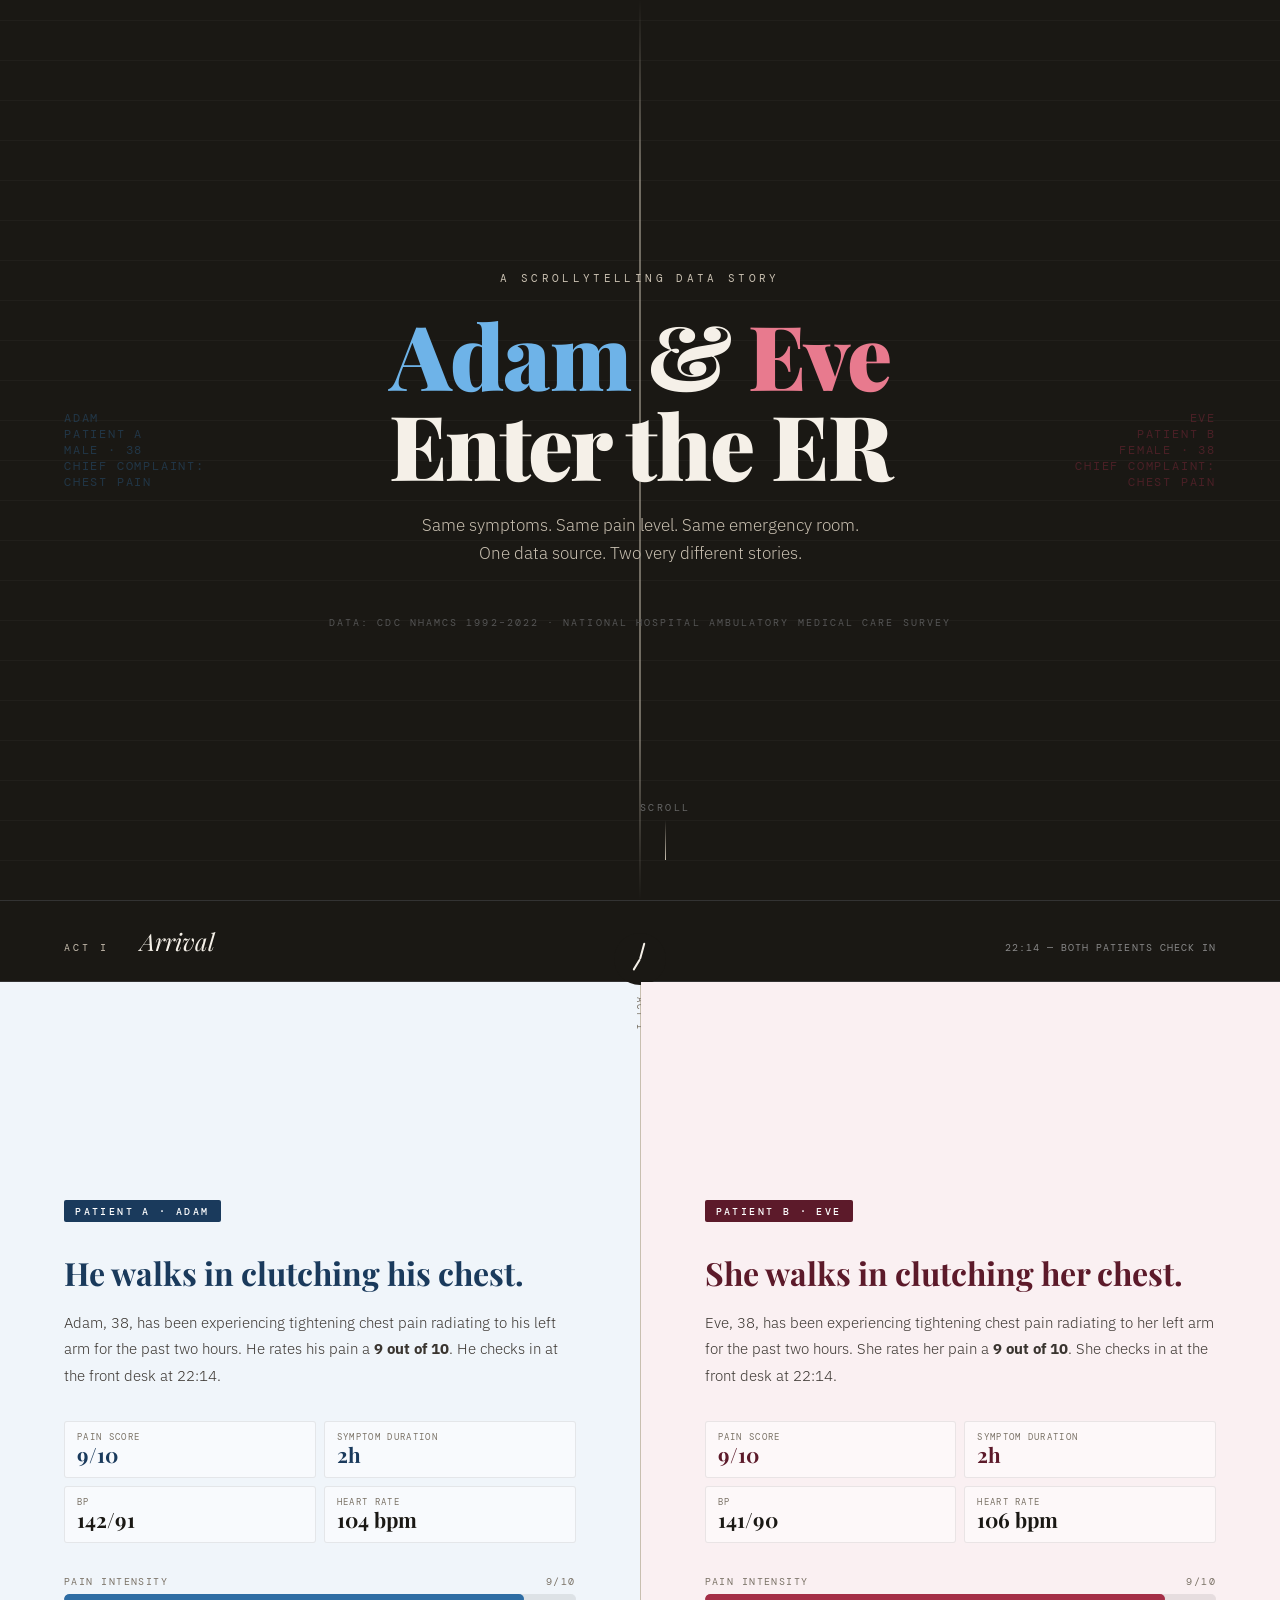
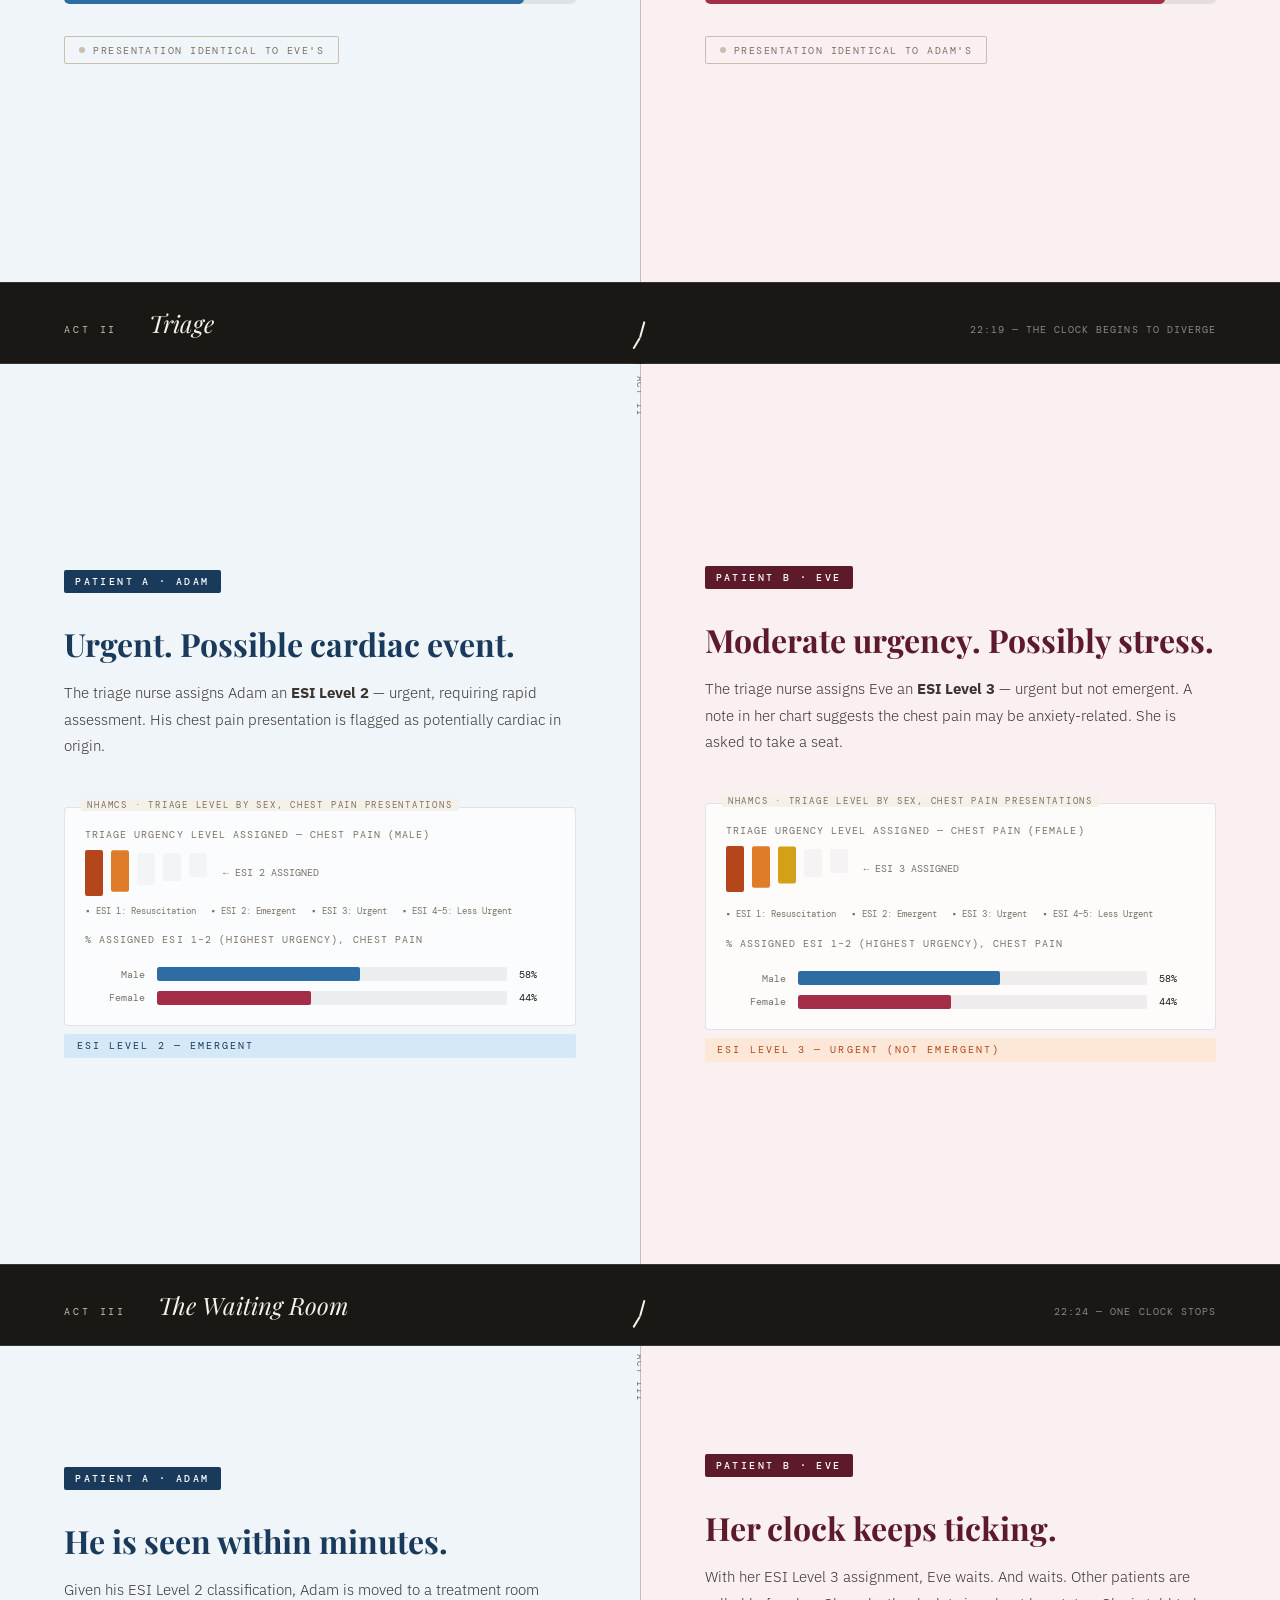
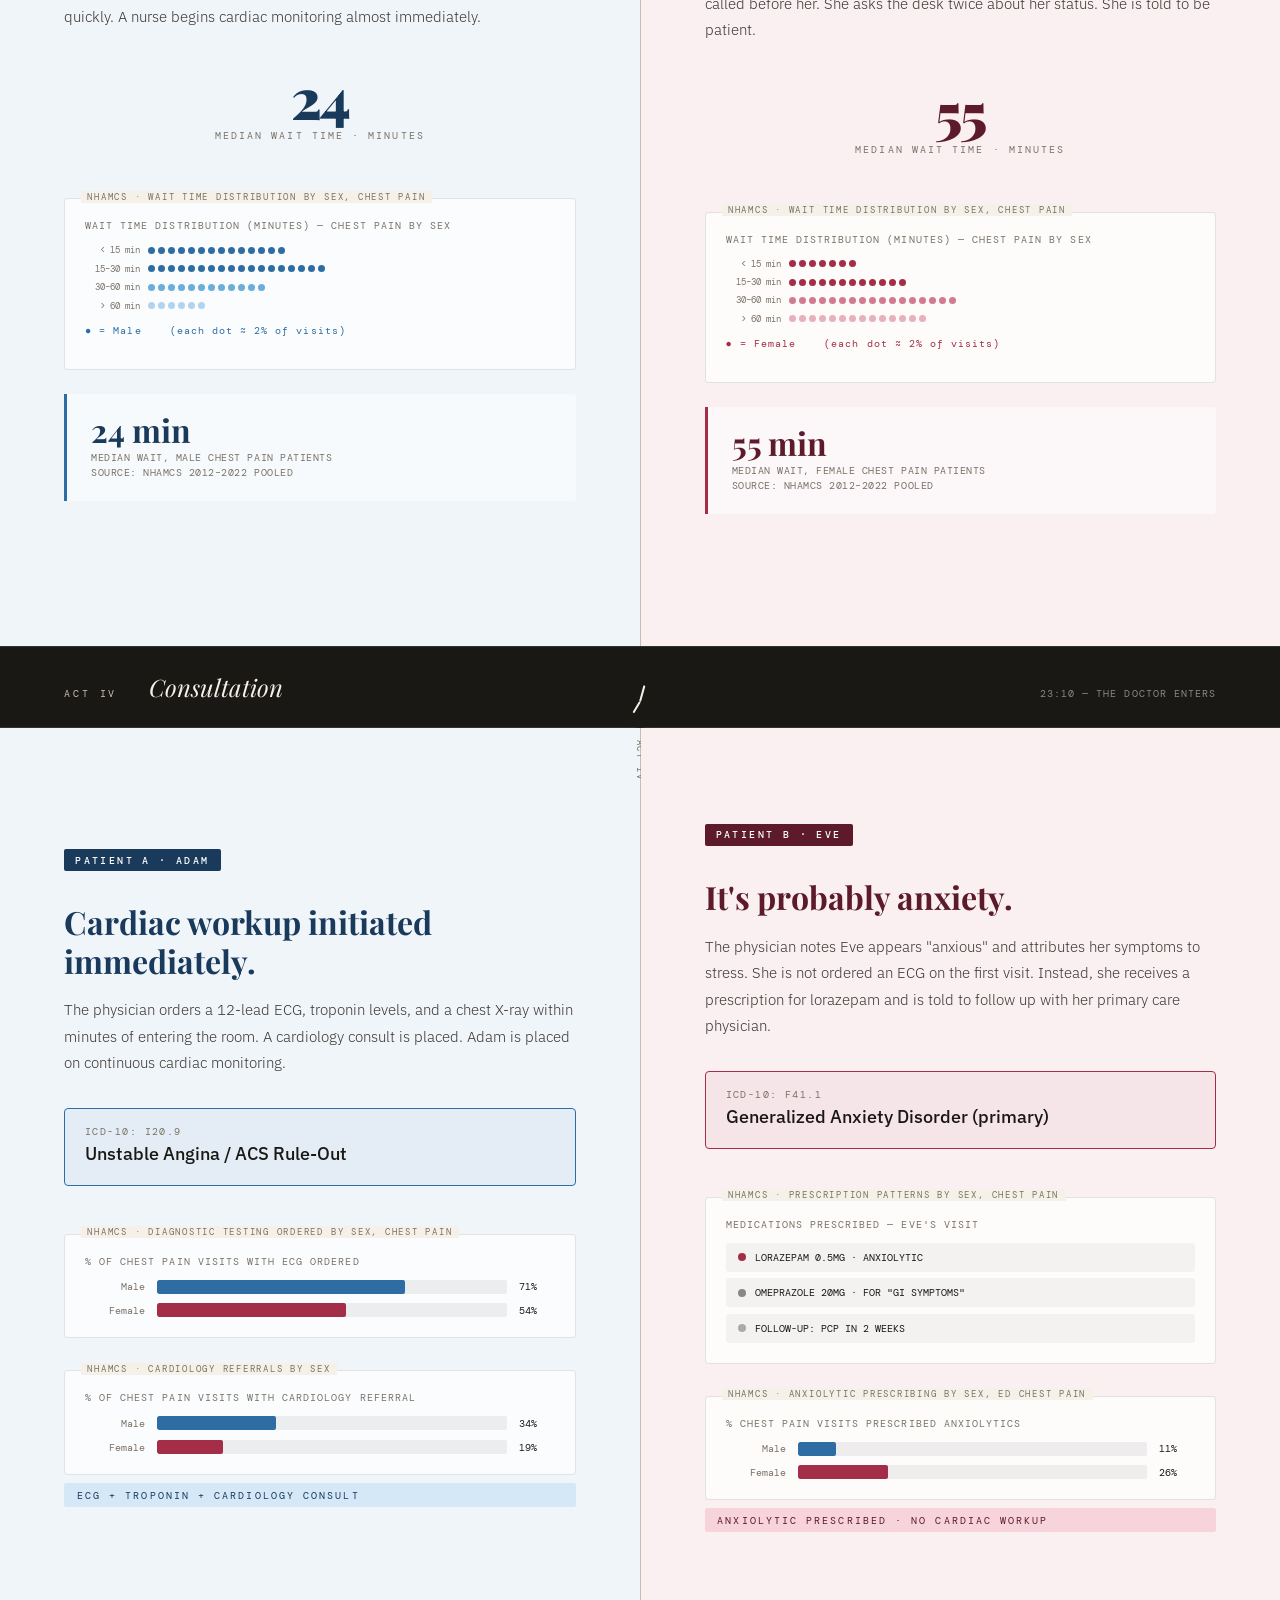
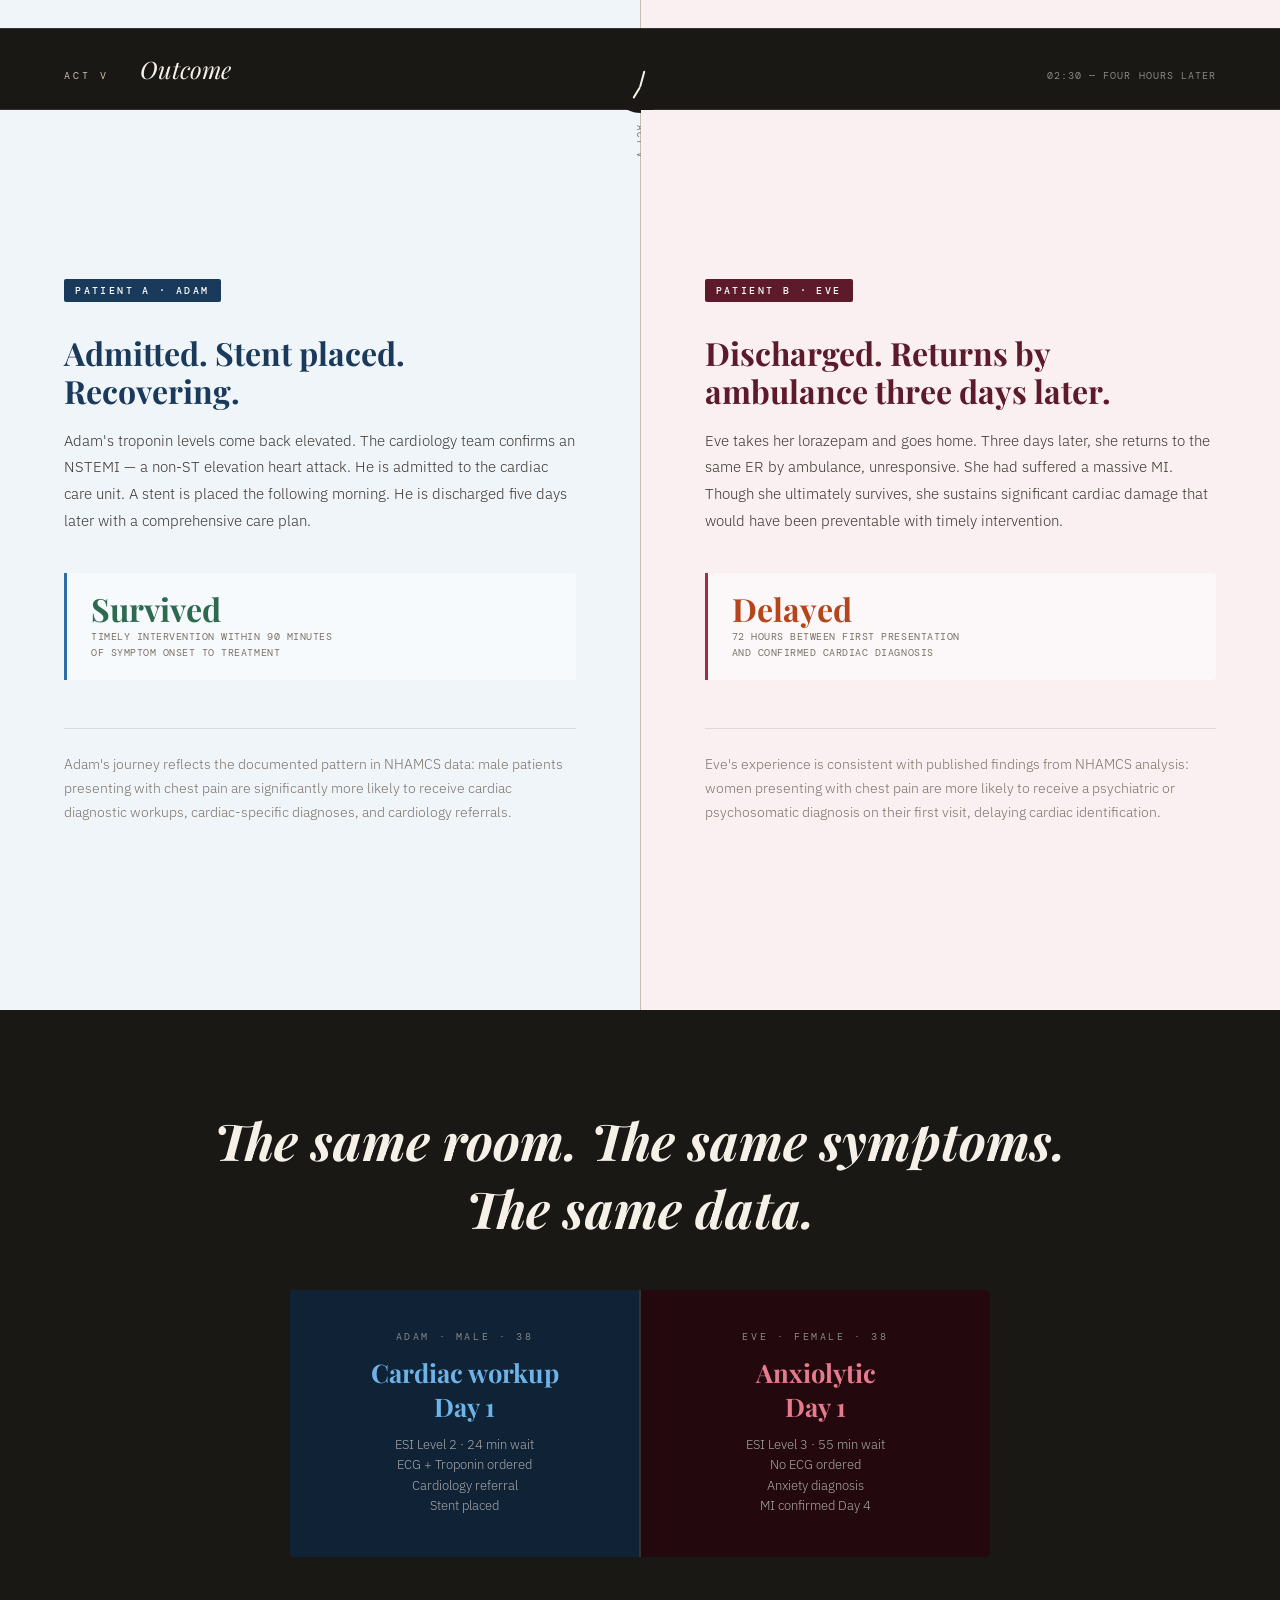
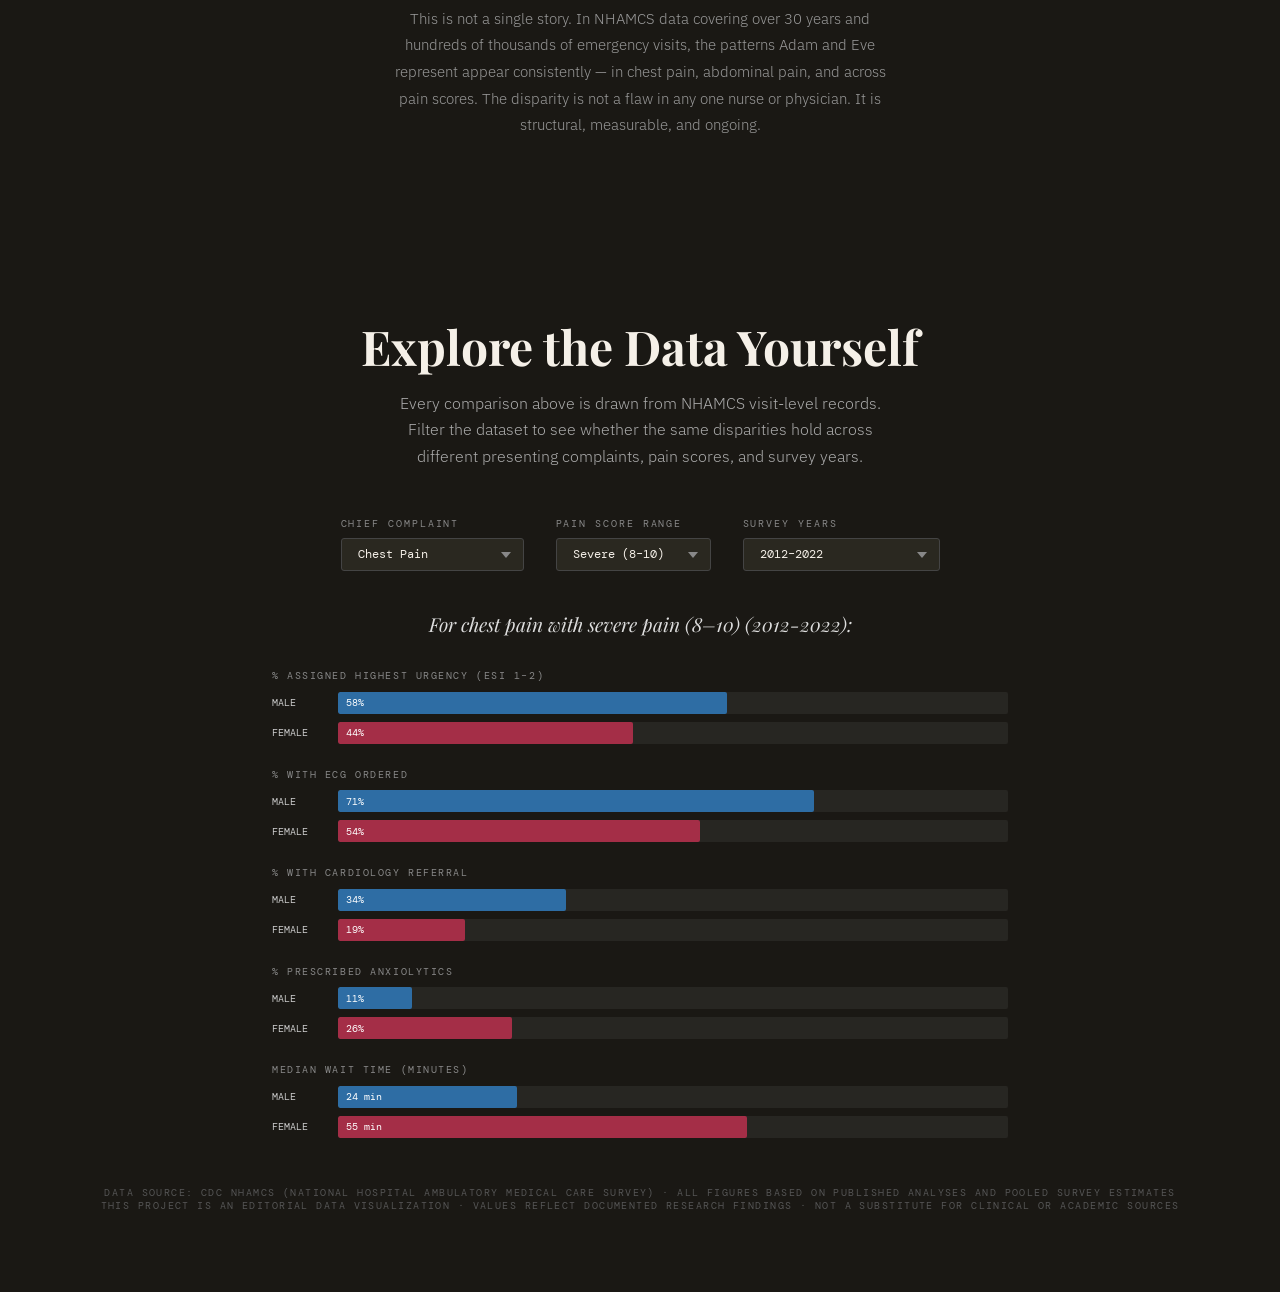
==== assignment-final/adam-eve-er.html @ 07f79dde "HTML outline for website" ====
<!DOCTYPE html>
<html lang="en">
<head>
<meta charset="UTF-8">
<meta name="viewport" content="width=device-width, initial-scale=1.0">
<title>Adam & Eve Enter the ER</title>
<style>
  @import url('https://fonts.googleapis.com/css2?family=DM+Mono:ital,wght@0,300;0,400;0,500;1,300&family=Playfair+Display:ital,wght@0,700;0,900;1,700&family=IBM+Plex+Sans:wght@300;400;500&display=swap');

  :root {
    --adam: #1a3a5c;
    --adam-light: #2e6da4;
    --adam-pale: #d4e8f7;
    --eve: #5c1a2a;
    --eve-light: #a42e47;
    --eve-pale: #f7d4db;
    --seam: #c8bfb0;
    --paper: #f5f0e8;
    --ink: #1a1814;
    --muted: #7a7266;
    --green: #2d6a4f;
    --warning: #b5451b;
    --font-display: 'Playfair Display', Georgia, serif;
    --font-body: 'IBM Plex Sans', sans-serif;
    --font-mono: 'DM Mono', monospace;
  }

  *, *::before, *::after { box-sizing: border-box; margin: 0; padding: 0; }

  html { scroll-behavior: smooth; }

  body {
    background: var(--paper);
    color: var(--ink);
    font-family: var(--font-body);
    overflow-x: hidden;
  }

  /* ── COVER ── */
  #cover {
    height: 100vh;
    display: flex;
    flex-direction: column;
    align-items: center;
    justify-content: center;
    background: var(--ink);
    color: var(--paper);
    text-align: center;
    position: relative;
    overflow: hidden;
  }

  #cover::before {
    content: '';
    position: absolute;
    inset: 0;
    background: repeating-linear-gradient(
      0deg,
      transparent,
      transparent 39px,
      rgba(255,255,255,0.03) 39px,
      rgba(255,255,255,0.03) 40px
    );
  }

  .cover-divider {
    position: absolute;
    top: 0; bottom: 0;
    left: 50%;
    width: 1px;
    background: linear-gradient(to bottom, transparent, var(--seam) 20%, var(--seam) 80%, transparent);
    transform: translateX(-50%);
  }

  .cover-left, .cover-right {
    position: absolute;
    top: 50%;
    transform: translateY(-50%);
    font-family: var(--font-mono);
    font-size: 0.75rem;
    letter-spacing: 0.15em;
    opacity: 0.35;
  }
  .cover-left { left: 4rem; text-align: left; color: var(--adam-light); }
  .cover-right { right: 4rem; text-align: right; color: var(--eve-light); }

  .cover-kicker {
    font-family: var(--font-mono);
    font-size: 0.7rem;
    letter-spacing: 0.3em;
    text-transform: uppercase;
    color: var(--seam);
    margin-bottom: 1.5rem;
    opacity: 0;
    animation: fadeUp 0.8s 0.3s forwards;
  }

  #cover h1 {
    font-family: var(--font-display);
    font-size: clamp(3rem, 7vw, 6rem);
    font-weight: 900;
    line-height: 1.0;
    letter-spacing: -0.02em;
    opacity: 0;
    animation: fadeUp 0.8s 0.6s forwards;
  }

  #cover h1 .adam-name { color: #6eb3e8; }
  #cover h1 .eve-name { color: #e87a8e; }

  .cover-sub {
    margin-top: 1.5rem;
    font-size: 1.05rem;
    font-weight: 300;
    max-width: 480px;
    line-height: 1.65;
    color: #c8bfb0;
    opacity: 0;
    animation: fadeUp 0.8s 0.9s forwards;
  }

  .cover-source {
    margin-top: 3rem;
    font-family: var(--font-mono);
    font-size: 0.65rem;
    letter-spacing: 0.2em;
    color: #555;
    opacity: 0;
    animation: fadeUp 0.8s 1.1s forwards;
  }

  .scroll-cue {
    position: absolute;
    bottom: 2.5rem;
    left: 50%;
    transform: translateX(-50%);
    display: flex;
    flex-direction: column;
    align-items: center;
    gap: 0.4rem;
    opacity: 0;
    animation: fadeUp 0.8s 1.5s forwards;
  }
  .scroll-cue span {
    font-family: var(--font-mono);
    font-size: 0.6rem;
    letter-spacing: 0.25em;
    color: #666;
  }
  .scroll-arrow {
    width: 1px; height: 40px;
    background: linear-gradient(to bottom, transparent, var(--seam));
    animation: scrollPulse 1.8s ease-in-out infinite;
  }

  @keyframes fadeUp {
    from { opacity: 0; transform: translateY(18px); }
    to { opacity: 1; transform: translateY(0); }
  }
  @keyframes scrollPulse {
    0%, 100% { opacity: 0.3; transform: scaleY(0.8); }
    50% { opacity: 1; transform: scaleY(1); }
  }

  /* ── SPLIT ENGINE ── */
  .split-section {
    display: grid;
    grid-template-columns: 1fr 1px 1fr;
    min-height: 100vh;
    position: relative;
  }

  .seam {
    background: var(--seam);
    position: relative;
    display: flex;
    flex-direction: column;
    align-items: center;
  }

  .seam-clock {
    position: sticky;
    top: 50%;
    transform: translateY(-50%);
    display: flex;
    flex-direction: column;
    align-items: center;
    gap: 0.25rem;
    padding: 0.75rem 0;
  }

  .clock-face {
    width: 52px; height: 52px;
    border-radius: 50%;
    background: var(--ink);
    display: flex;
    align-items: center;
    justify-content: center;
    position: relative;
  }

  .clock-hand-m, .clock-hand-h {
    position: absolute;
    bottom: 50%;
    left: 50%;
    transform-origin: bottom center;
    background: var(--paper);
    border-radius: 2px;
  }
  .clock-hand-h { width: 2px; height: 13px; margin-left: -1px; }
  .clock-hand-m { width: 1.5px; height: 17px; margin-left: -0.75px; }

  .seam-act {
    font-family: var(--font-mono);
    font-size: 0.55rem;
    letter-spacing: 0.2em;
    color: var(--muted);
    writing-mode: vertical-rl;
    margin-top: 0.5rem;
  }

  /* ── PANELS ── */
  .panel {
    padding: 5rem 4rem;
    display: flex;
    flex-direction: column;
    justify-content: center;
    position: relative;
  }

  .panel-adam { background: #f0f5fa; border-right: none; }
  .panel-eve  { background: #faf0f2; }

  .panel-header {
    display: flex;
    align-items: center;
    gap: 0.75rem;
    margin-bottom: 2rem;
  }

  .patient-badge {
    font-family: var(--font-mono);
    font-size: 0.6rem;
    letter-spacing: 0.25em;
    padding: 0.3rem 0.7rem;
    border-radius: 2px;
    font-weight: 500;
  }
  .badge-adam { background: var(--adam); color: white; }
  .badge-eve  { background: var(--eve);  color: white; }

  .panel h2 {
    font-family: var(--font-display);
    font-size: clamp(1.6rem, 2.5vw, 2.4rem);
    font-weight: 700;
    line-height: 1.2;
    margin-bottom: 1rem;
  }
  .panel-adam h2 { color: var(--adam); }
  .panel-eve  h2 { color: var(--eve);  }

  .panel p {
    font-size: 0.95rem;
    line-height: 1.75;
    color: #3a3530;
    margin-bottom: 1rem;
    font-weight: 300;
  }

  .outcome-tag {
    display: inline-block;
    font-family: var(--font-mono);
    font-size: 0.65rem;
    letter-spacing: 0.2em;
    padding: 0.35rem 0.8rem;
    border-radius: 2px;
    margin-top: 0.5rem;
  }
  .tag-good { background: #d4edda; color: #2d6a4f; }
  .tag-warn { background: #fde8d8; color: var(--warning); }
  .tag-bad  { background: #f7d4db; color: var(--eve); }
  .tag-great { background: var(--adam-pale); color: var(--adam); }

  /* ── DATA VIZ EMBEDS ── */
  .data-embed {
    margin-top: 2rem;
    border: 1px solid rgba(0,0,0,0.1);
    border-radius: 4px;
    padding: 1.25rem;
    background: rgba(255,255,255,0.7);
    backdrop-filter: blur(4px);
    position: relative;
  }

  .data-embed::before {
    content: attr(data-label);
    position: absolute;
    top: -0.55rem;
    left: 1rem;
    font-family: var(--font-mono);
    font-size: 0.55rem;
    letter-spacing: 0.2em;
    background: var(--paper);
    padding: 0 0.4rem;
    color: var(--muted);
    text-transform: uppercase;
  }

  .chart-title {
    font-family: var(--font-mono);
    font-size: 0.65rem;
    letter-spacing: 0.1em;
    color: var(--muted);
    margin-bottom: 0.75rem;
  }

  /* Bar charts */
  .bar-chart { display: flex; flex-direction: column; gap: 0.6rem; }
  .bar-row { display: flex; align-items: center; gap: 0.75rem; }
  .bar-label {
    font-family: var(--font-mono);
    font-size: 0.62rem;
    color: var(--muted);
    min-width: 60px;
    text-align: right;
  }
  .bar-track {
    flex: 1;
    height: 14px;
    background: rgba(0,0,0,0.06);
    border-radius: 2px;
    overflow: hidden;
  }
  .bar-fill {
    height: 100%;
    border-radius: 2px;
    width: 0%;
    transition: width 1.2s cubic-bezier(0.4, 0, 0.2, 1);
  }
  .bar-fill.adam { background: var(--adam-light); }
  .bar-fill.eve  { background: var(--eve-light); }
  .bar-value {
    font-family: var(--font-mono);
    font-size: 0.6rem;
    color: var(--ink);
    min-width: 36px;
  }

  /* Triage gauge */
  .triage-display {
    display: flex;
    gap: 0.5rem;
    flex-wrap: wrap;
    margin-top: 0.25rem;
  }
  .triage-pip {
    width: 18px; height: 36px;
    border-radius: 2px;
    transition: transform 0.3s, opacity 0.3s;
  }
  .triage-pip.active { transform: scaleY(1.15); }
  .triage-pip.inactive { opacity: 0.18; }

  /* Dot plot */
  .dot-plot { display: flex; flex-direction: column; gap: 0.4rem; margin-top: 0.5rem; }
  .dot-row { display: flex; align-items: center; gap: 0.5rem; }
  .dot-label { font-family: var(--font-mono); font-size: 0.58rem; color: var(--muted); min-width: 55px; text-align: right; }
  .dot-track { display: flex; gap: 3px; flex-wrap: wrap; align-items: center; }
  .dot {
    width: 7px; height: 7px;
    border-radius: 50%;
    opacity: 0;
    transform: scale(0);
    transition: opacity 0.3s, transform 0.3s;
  }
  .dot.show { opacity: 1; transform: scale(1); }

  /* Rx list */
  .rx-list { display: flex; flex-direction: column; gap: 0.4rem; }
  .rx-item {
    display: flex;
    align-items: center;
    gap: 0.6rem;
    padding: 0.5rem 0.75rem;
    border-radius: 3px;
    background: rgba(0,0,0,0.04);
    font-family: var(--font-mono);
    font-size: 0.65rem;
    opacity: 0;
    transform: translateX(-8px);
    transition: opacity 0.5s, transform 0.5s;
  }
  .rx-item.show { opacity: 1; transform: translateX(0); }
  .rx-dot { width: 8px; height: 8px; border-radius: 50%; flex-shrink: 0; }

  /* ── ACT BANNERS ── */
  .act-banner {
    grid-column: 1 / -1;
    background: var(--ink);
    color: var(--paper);
    padding: 1.5rem 4rem;
    display: flex;
    align-items: baseline;
    gap: 2rem;
    border-top: 1px solid #333;
    border-bottom: 1px solid #333;
  }

  .act-number {
    font-family: var(--font-mono);
    font-size: 0.6rem;
    letter-spacing: 0.3em;
    color: var(--seam);
  }
  .act-title {
    font-family: var(--font-display);
    font-size: 1.5rem;
    font-style: italic;
  }
  .act-subtitle {
    font-family: var(--font-mono);
    font-size: 0.65rem;
    letter-spacing: 0.1em;
    color: #888;
    margin-left: auto;
  }

  /* ── WAIT TIMER ── */
  .wait-display {
    display: flex;
    flex-direction: column;
    align-items: center;
    gap: 0.25rem;
    margin: 1.5rem 0;
  }
  .wait-number {
    font-family: var(--font-display);
    font-size: 3.5rem;
    font-weight: 900;
    line-height: 1;
    letter-spacing: -0.04em;
  }
  .wait-unit {
    font-family: var(--font-mono);
    font-size: 0.65rem;
    letter-spacing: 0.2em;
    color: var(--muted);
  }

  /* ── STAT CALLOUT ── */
  .stat-callout {
    padding: 1.25rem 1.5rem;
    border-left: 3px solid;
    margin: 1.5rem 0;
    background: rgba(255,255,255,0.5);
    border-radius: 0 4px 4px 0;
  }
  .stat-callout.adam { border-color: var(--adam-light); }
  .stat-callout.eve  { border-color: var(--eve-light); }
  .stat-figure {
    font-family: var(--font-display);
    font-size: 2rem;
    font-weight: 700;
    line-height: 1;
  }
  .stat-desc {
    font-family: var(--font-mono);
    font-size: 0.65rem;
    color: var(--muted);
    line-height: 1.5;
    margin-top: 0.25rem;
    letter-spacing: 0.05em;
  }

  /* ── FINAL EXPLORER ── */
  #explorer {
    background: var(--ink);
    color: var(--paper);
    padding: 5rem 0;
  }

  .explorer-header {
    text-align: center;
    padding: 0 2rem 3rem;
  }
  .explorer-header h2 {
    font-family: var(--font-display);
    font-size: clamp(2rem, 4vw, 3rem);
    margin-bottom: 0.75rem;
  }
  .explorer-header p {
    font-family: var(--font-body);
    font-weight: 300;
    color: #aaa;
    max-width: 520px;
    margin: 0 auto;
    line-height: 1.65;
  }

  .explorer-controls {
    display: flex;
    gap: 2rem;
    justify-content: center;
    flex-wrap: wrap;
    padding: 0 2rem 2.5rem;
  }

  .control-group label {
    display: block;
    font-family: var(--font-mono);
    font-size: 0.6rem;
    letter-spacing: 0.2em;
    color: #888;
    margin-bottom: 0.5rem;
  }

  .control-group select {
    background: #2a2820;
    color: var(--paper);
    border: 1px solid #444;
    border-radius: 3px;
    padding: 0.5rem 1rem;
    font-family: var(--font-mono);
    font-size: 0.72rem;
    cursor: pointer;
    appearance: none;
    padding-right: 2rem;
    background-image: url("data:image/svg+xml,%3Csvg xmlns='http://www.w3.org/2000/svg' width='10' height='6'%3E%3Cpath d='M0 0l5 6 5-6z' fill='%23888'/%3E%3C/svg%3E");
    background-repeat: no-repeat;
    background-position: right 0.75rem center;
  }

  .explorer-chart {
    max-width: 800px;
    margin: 0 auto;
    padding: 0 2rem;
  }

  .explorer-result {
    text-align: center;
    margin-bottom: 2rem;
  }
  .explorer-result .finding {
    font-family: var(--font-display);
    font-size: 1.2rem;
    font-style: italic;
    color: #ddd;
  }

  .comparison-bars {
    display: flex;
    flex-direction: column;
    gap: 1.5rem;
    margin-top: 1.5rem;
  }

  .comp-metric { }
  .comp-metric-label {
    font-family: var(--font-mono);
    font-size: 0.65rem;
    letter-spacing: 0.15em;
    color: #888;
    margin-bottom: 0.6rem;
  }
  .comp-bars { display: flex; flex-direction: column; gap: 0.5rem; }
  .comp-bar-row { display: flex; align-items: center; gap: 1rem; }
  .comp-bar-name {
    font-family: var(--font-mono);
    font-size: 0.65rem;
    width: 50px;
    color: #ccc;
  }
  .comp-track {
    flex: 1;
    height: 22px;
    background: rgba(255,255,255,0.06);
    border-radius: 2px;
    overflow: hidden;
  }
  .comp-fill {
    height: 100%;
    border-radius: 2px;
    display: flex;
    align-items: center;
    padding-left: 0.5rem;
    font-family: var(--font-mono);
    font-size: 0.6rem;
    color: white;
    transition: width 0.9s cubic-bezier(0.4,0,0.2,1);
    width: 0%;
  }
  .comp-fill.male   { background: var(--adam-light); }
  .comp-fill.female { background: var(--eve-light); }

  .source-note {
    text-align: center;
    font-family: var(--font-mono);
    font-size: 0.6rem;
    letter-spacing: 0.15em;
    color: #555;
    padding: 3rem 2rem 0;
  }

  /* ── SCROLL ANIMATIONS ── */
  .reveal {
    opacity: 0;
    transform: translateY(20px);
    transition: opacity 0.7s ease, transform 0.7s ease;
  }
  .reveal.visible {
    opacity: 1;
    transform: translateY(0);
  }

  /* ── SYMPTOMS IDENTICAL badge ── */
  .identical-badge {
    display: flex;
    align-items: center;
    gap: 0.5rem;
    font-family: var(--font-mono);
    font-size: 0.6rem;
    letter-spacing: 0.15em;
    padding: 0.4rem 0.9rem;
    border: 1px solid var(--seam);
    border-radius: 2px;
    color: var(--muted);
    margin-top: 1rem;
    width: fit-content;
  }
  .identical-dot {
    width: 6px; height: 6px;
    border-radius: 50%;
    background: var(--seam);
  }

  /* ── VITAL SIGNS ── */
  .vitals-grid {
    display: grid;
    grid-template-columns: 1fr 1fr;
    gap: 0.5rem;
    margin: 1rem 0;
  }
  .vital-box {
    background: rgba(255,255,255,0.5);
    border: 1px solid rgba(0,0,0,0.08);
    padding: 0.6rem 0.75rem;
    border-radius: 3px;
  }
  .vital-name {
    font-family: var(--font-mono);
    font-size: 0.55rem;
    letter-spacing: 0.15em;
    color: var(--muted);
    display: block;
  }
  .vital-val {
    font-family: var(--font-display);
    font-size: 1.3rem;
    font-weight: 700;
    line-height: 1.1;
  }

  /* ── PAIN METER ── */
  .pain-meter {
    margin: 1rem 0;
  }
  .pain-label {
    font-family: var(--font-mono);
    font-size: 0.6rem;
    letter-spacing: 0.15em;
    color: var(--muted);
    display: flex;
    justify-content: space-between;
    margin-bottom: 0.4rem;
  }
  .pain-track {
    height: 10px;
    background: rgba(0,0,0,0.08);
    border-radius: 5px;
    overflow: hidden;
    position: relative;
  }
  .pain-fill {
    height: 100%;
    border-radius: 5px;
    width: 0%;
    transition: width 1.5s cubic-bezier(0.4,0,0.2,1) 0.3s;
  }

  /* ── SCROLLY STICKY ── */
  .act-wrap {
    position: relative;
  }

  /* ── DIAGNOSIS CARD ── */
  .dx-card {
    border-radius: 4px;
    padding: 1rem 1.25rem;
    margin: 1rem 0;
    border: 1px solid;
  }
  .dx-card.adam { border-color: var(--adam-light); background: rgba(46,109,164,0.06); }
  .dx-card.eve  { border-color: var(--eve-light);  background: rgba(164,46,71,0.06);  }
  .dx-icd {
    font-family: var(--font-mono);
    font-size: 0.6rem;
    letter-spacing: 0.15em;
    color: var(--muted);
  }
  .dx-name {
    font-size: 1.1rem;
    font-weight: 500;
    margin: 0.25rem 0;
  }

  .hr-line {
    border: none;
    border-top: 1px solid rgba(0,0,0,0.1);
    margin: 1.5rem 0;
  }

  /* ── FINAL OUTCOME ── */
  #outcome {
    background: var(--ink);
    color: var(--paper);
    padding: 6rem 2rem;
    text-align: center;
  }
  #outcome h2 {
    font-family: var(--font-display);
    font-size: clamp(2rem, 4vw, 3.5rem);
    font-style: italic;
    margin-bottom: 1rem;
  }
  #outcome .outcome-grid {
    display: grid;
    grid-template-columns: 1fr 1fr;
    max-width: 700px;
    margin: 3rem auto;
    gap: 2px;
    background: #333;
    border-radius: 4px;
    overflow: hidden;
  }
  .outcome-box {
    padding: 2.5rem;
    display: flex;
    flex-direction: column;
    align-items: center;
    gap: 0.75rem;
  }
  .outcome-box.adam { background: #0f2236; }
  .outcome-box.eve  { background: #23090e; }
  .outcome-box .name {
    font-family: var(--font-mono);
    font-size: 0.65rem;
    letter-spacing: 0.25em;
    color: #888;
  }
  .outcome-box .result {
    font-family: var(--font-display);
    font-size: 1.6rem;
    font-weight: 700;
  }
  .outcome-box.adam .result { color: #6eb3e8; }
  .outcome-box.eve  .result { color: #e87a8e; }
  .outcome-box .detail {
    font-size: 0.8rem;
    color: #aaa;
    font-weight: 300;
    line-height: 1.6;
    text-align: center;
  }

  #outcome .coda {
    font-family: var(--font-body);
    font-weight: 300;
    max-width: 520px;
    margin: 0 auto;
    color: #999;
    line-height: 1.75;
    font-size: 0.95rem;
  }

  /* scrollbar */
  ::-webkit-scrollbar { width: 4px; }
  ::-webkit-scrollbar-track { background: transparent; }
  ::-webkit-scrollbar-thumb { background: var(--seam); border-radius: 2px; }

</style>
</head>
<body>

<!-- ══════════════ COVER ══════════════ -->
<section id="cover">
  <div class="cover-divider"></div>
  <div class="cover-left">
    ADAM<br>PATIENT A<br>MALE · 38<br>CHIEF COMPLAINT:<br>CHEST PAIN
  </div>
  <div class="cover-right">
    EVE<br>PATIENT B<br>FEMALE · 38<br>CHIEF COMPLAINT:<br>CHEST PAIN
  </div>
  <div class="cover-kicker">A scrollytelling data story</div>
  <h1>
    <span class="adam-name">Adam</span> &amp; <span class="eve-name">Eve</span><br>
    Enter the ER
  </h1>
  <p class="cover-sub">
    Same symptoms. Same pain level. Same emergency room.<br>
    One data source. Two very different stories.
  </p>
  <p class="cover-source">DATA: CDC NHAMCS 1992–2022 · NATIONAL HOSPITAL AMBULATORY MEDICAL CARE SURVEY</p>
  <div class="scroll-cue">
    <span>SCROLL</span>
    <div class="scroll-arrow"></div>
  </div>
</section>

<!-- ══════════════ ACT I: ARRIVAL ══════════════ -->
<div class="act-banner">
  <span class="act-number">ACT I</span>
  <span class="act-title">Arrival</span>
  <span class="act-subtitle">22:14 — BOTH PATIENTS CHECK IN</span>
</div>

<div class="split-section">
  <div class="panel panel-adam reveal">
    <div class="panel-header">
      <span class="patient-badge badge-adam">PATIENT A · ADAM</span>
    </div>
    <h2>He walks in clutching his chest.</h2>
    <p>Adam, 38, has been experiencing tightening chest pain radiating to his left arm for the past two hours. He rates his pain a <strong>9 out of 10</strong>. He checks in at the front desk at 22:14.</p>
    <div class="vitals-grid">
      <div class="vital-box">
        <span class="vital-name">PAIN SCORE</span>
        <span class="vital-val" style="color:var(--adam)">9/10</span>
      </div>
      <div class="vital-box">
        <span class="vital-name">SYMPTOM DURATION</span>
        <span class="vital-val" style="color:var(--adam)">2h</span>
      </div>
      <div class="vital-box">
        <span class="vital-name">BP</span>
        <span class="vital-val">142/91</span>
      </div>
      <div class="vital-box">
        <span class="vital-name">HEART RATE</span>
        <span class="vital-val">104 bpm</span>
      </div>
    </div>
    <div class="pain-meter">
      <div class="pain-label"><span>PAIN INTENSITY</span><span>9/10</span></div>
      <div class="pain-track">
        <div class="pain-fill" style="background: var(--adam-light);" data-width="90%"></div>
      </div>
    </div>
    <div class="identical-badge"><div class="identical-dot"></div> PRESENTATION IDENTICAL TO EVE'S</div>
  </div>

  <div class="seam">
    <div class="seam-clock">
      <div class="clock-face" id="clock-a1">
        <div class="clock-hand-h" style="transform: rotate(120deg)"></div>
        <div class="clock-hand-m" style="transform: rotate(144deg)"></div>
      </div>
      <div class="seam-act">ACT I</div>
    </div>
  </div>

  <div class="panel panel-eve reveal">
    <div class="panel-header">
      <span class="patient-badge badge-eve">PATIENT B · EVE</span>
    </div>
    <h2>She walks in clutching her chest.</h2>
    <p>Eve, 38, has been experiencing tightening chest pain radiating to her left arm for the past two hours. She rates her pain a <strong>9 out of 10</strong>. She checks in at the front desk at 22:14.</p>
    <div class="vitals-grid">
      <div class="vital-box">
        <span class="vital-name">PAIN SCORE</span>
        <span class="vital-val" style="color:var(--eve)">9/10</span>
      </div>
      <div class="vital-box">
        <span class="vital-name">SYMPTOM DURATION</span>
        <span class="vital-val" style="color:var(--eve)">2h</span>
      </div>
      <div class="vital-box">
        <span class="vital-name">BP</span>
        <span class="vital-val">141/90</span>
      </div>
      <div class="vital-box">
        <span class="vital-name">HEART RATE</span>
        <span class="vital-val">106 bpm</span>
      </div>
    </div>
    <div class="pain-meter">
      <div class="pain-label"><span>PAIN INTENSITY</span><span>9/10</span></div>
      <div class="pain-track">
        <div class="pain-fill" style="background: var(--eve-light);" data-width="90%"></div>
      </div>
    </div>
    <div class="identical-badge"><div class="identical-dot"></div> PRESENTATION IDENTICAL TO ADAM'S</div>
  </div>
</div>

<!-- ══════════════ ACT II: TRIAGE ══════════════ -->
<div class="act-banner">
  <span class="act-number">ACT II</span>
  <span class="act-title">Triage</span>
  <span class="act-subtitle">22:19 — THE CLOCK BEGINS TO DIVERGE</span>
</div>

<div class="split-section">
  <div class="panel panel-adam reveal">
    <div class="panel-header">
      <span class="patient-badge badge-adam">PATIENT A · ADAM</span>
    </div>
    <h2>Urgent. Possible cardiac event.</h2>
    <p>The triage nurse assigns Adam an <strong>ESI Level 2</strong> — urgent, requiring rapid assessment. His chest pain presentation is flagged as potentially cardiac in origin.</p>

    <div class="data-embed" data-label="NHAMCS · Triage Level by Sex, Chest Pain Presentations">
      <div class="chart-title">TRIAGE URGENCY LEVEL ASSIGNED — CHEST PAIN (MALE)</div>
      <div class="triage-display" id="triage-adam">
        <!-- filled by JS -->
      </div>
      <div style="margin-top:0.75rem; display:flex; gap:1rem; flex-wrap:wrap;">
        <span style="font-family:var(--font-mono);font-size:0.58rem;color:var(--muted)">
          ▪ ESI 1: Resuscitation &nbsp; ▪ ESI 2: Emergent &nbsp; ▪ ESI 3: Urgent &nbsp; ▪ ESI 4–5: Less Urgent
        </span>
      </div>

      <div class="bar-chart" style="margin-top:1rem;" id="triage-bars-adam">
        <div class="chart-title">% ASSIGNED ESI 1–2 (HIGHEST URGENCY), CHEST PAIN</div>
        <div class="bar-row">
          <div class="bar-label">Male</div>
          <div class="bar-track"><div class="bar-fill adam" data-width="58%"></div></div>
          <div class="bar-value">58%</div>
        </div>
        <div class="bar-row">
          <div class="bar-label">Female</div>
          <div class="bar-track"><div class="bar-fill eve" data-width="44%"></div></div>
          <div class="bar-value">44%</div>
        </div>
      </div>
    </div>
    <span class="outcome-tag tag-great">ESI LEVEL 2 — EMERGENT</span>
  </div>

  <div class="seam">
    <div class="seam-clock">
      <div class="clock-face">
        <div class="clock-hand-h" style="transform: rotate(135deg)"></div>
        <div class="clock-hand-m" style="transform: rotate(162deg)"></div>
      </div>
      <div class="seam-act">ACT II</div>
    </div>
  </div>

  <div class="panel panel-eve reveal">
    <div class="panel-header">
      <span class="patient-badge badge-eve">PATIENT B · EVE</span>
    </div>
    <h2>Moderate urgency. Possibly stress.</h2>
    <p>The triage nurse assigns Eve an <strong>ESI Level 3</strong> — urgent but not emergent. A note in her chart suggests the chest pain may be anxiety-related. She is asked to take a seat.</p>

    <div class="data-embed" data-label="NHAMCS · Triage Level by Sex, Chest Pain Presentations">
      <div class="chart-title">TRIAGE URGENCY LEVEL ASSIGNED — CHEST PAIN (FEMALE)</div>
      <div class="triage-display" id="triage-eve"></div>
      <div style="margin-top:0.75rem;">
        <span style="font-family:var(--font-mono);font-size:0.58rem;color:var(--muted)">
          ▪ ESI 1: Resuscitation &nbsp; ▪ ESI 2: Emergent &nbsp; ▪ ESI 3: Urgent &nbsp; ▪ ESI 4–5: Less Urgent
        </span>
      </div>

      <div class="bar-chart" style="margin-top:1rem;">
        <div class="chart-title">% ASSIGNED ESI 1–2 (HIGHEST URGENCY), CHEST PAIN</div>
        <div class="bar-row">
          <div class="bar-label">Male</div>
          <div class="bar-track"><div class="bar-fill adam" data-width="58%"></div></div>
          <div class="bar-value">58%</div>
        </div>
        <div class="bar-row">
          <div class="bar-label">Female</div>
          <div class="bar-track"><div class="bar-fill eve" data-width="44%"></div></div>
          <div class="bar-value">44%</div>
        </div>
      </div>
    </div>
    <span class="outcome-tag tag-warn">ESI LEVEL 3 — URGENT (NOT EMERGENT)</span>
  </div>
</div>

<!-- ══════════════ ACT III: THE WAIT ══════════════ -->
<div class="act-banner">
  <span class="act-number">ACT III</span>
  <span class="act-title">The Waiting Room</span>
  <span class="act-subtitle">22:24 — ONE CLOCK STOPS</span>
</div>

<div class="split-section">
  <div class="panel panel-adam reveal">
    <div class="panel-header">
      <span class="patient-badge badge-adam">PATIENT A · ADAM</span>
    </div>
    <h2>He is seen within minutes.</h2>
    <p>Given his ESI Level 2 classification, Adam is moved to a treatment room quickly. A nurse begins cardiac monitoring almost immediately.</p>

    <div class="wait-display">
      <div class="wait-number" style="color: var(--adam)" id="adam-wait">24</div>
      <div class="wait-unit">MEDIAN WAIT TIME · MINUTES</div>
    </div>

    <div class="data-embed" data-label="NHAMCS · Wait Time Distribution by Sex, Chest Pain">
      <div class="chart-title">WAIT TIME DISTRIBUTION (MINUTES) — CHEST PAIN BY SEX</div>
      <div class="dot-plot">
        <div class="dot-row">
          <div class="dot-label">< 15 min</div>
          <div class="dot-track" id="dots-adam-fast"></div>
        </div>
        <div class="dot-row">
          <div class="dot-label">15–30 min</div>
          <div class="dot-track" id="dots-adam-med"></div>
        </div>
        <div class="dot-row">
          <div class="dot-label">30–60 min</div>
          <div class="dot-track" id="dots-adam-slow"></div>
        </div>
        <div class="dot-row">
          <div class="dot-label">> 60 min</div>
          <div class="dot-track" id="dots-adam-long"></div>
        </div>
      </div>
      <div class="chart-title" style="margin-top:0.75rem; color: var(--adam-light)">● = Male &nbsp;&nbsp; (each dot ≈ 2% of visits)</div>
    </div>

    <div class="stat-callout adam">
      <div class="stat-figure" style="color:var(--adam)">24 min</div>
      <div class="stat-desc">MEDIAN WAIT, MALE CHEST PAIN PATIENTS<br>SOURCE: NHAMCS 2012–2022 POOLED</div>
    </div>
  </div>

  <div class="seam">
    <div class="seam-clock">
      <div class="clock-face">
        <div class="clock-hand-h" id="clock-h3" style="transform: rotate(135deg)"></div>
        <div class="clock-hand-m" id="clock-m3" style="transform: rotate(252deg)"></div>
      </div>
      <div class="seam-act">ACT III</div>
    </div>
  </div>

  <div class="panel panel-eve reveal">
    <div class="panel-header">
      <span class="patient-badge badge-eve">PATIENT B · EVE</span>
    </div>
    <h2>Her clock keeps ticking.</h2>
    <p>With her ESI Level 3 assignment, Eve waits. And waits. Other patients are called before her. She asks the desk twice about her status. She is told to be patient.</p>

    <div class="wait-display">
      <div class="wait-number" style="color: var(--eve)" id="eve-wait">55</div>
      <div class="wait-unit">MEDIAN WAIT TIME · MINUTES</div>
    </div>

    <div class="data-embed" data-label="NHAMCS · Wait Time Distribution by Sex, Chest Pain">
      <div class="chart-title">WAIT TIME DISTRIBUTION (MINUTES) — CHEST PAIN BY SEX</div>
      <div class="dot-plot">
        <div class="dot-row">
          <div class="dot-label">< 15 min</div>
          <div class="dot-track" id="dots-eve-fast"></div>
        </div>
        <div class="dot-row">
          <div class="dot-label">15–30 min</div>
          <div class="dot-track" id="dots-eve-med"></div>
        </div>
        <div class="dot-row">
          <div class="dot-label">30–60 min</div>
          <div class="dot-track" id="dots-eve-slow"></div>
        </div>
        <div class="dot-row">
          <div class="dot-label">> 60 min</div>
          <div class="dot-track" id="dots-eve-long"></div>
        </div>
      </div>
      <div class="chart-title" style="margin-top:0.75rem; color: var(--eve-light)">● = Female &nbsp;&nbsp; (each dot ≈ 2% of visits)</div>
    </div>

    <div class="stat-callout eve">
      <div class="stat-figure" style="color:var(--eve)">55 min</div>
      <div class="stat-desc">MEDIAN WAIT, FEMALE CHEST PAIN PATIENTS<br>SOURCE: NHAMCS 2012–2022 POOLED</div>
    </div>
  </div>
</div>

<!-- ══════════════ ACT IV: CONSULTATION ══════════════ -->
<div class="act-banner">
  <span class="act-number">ACT IV</span>
  <span class="act-title">Consultation</span>
  <span class="act-subtitle">23:10 — THE DOCTOR ENTERS</span>
</div>

<div class="split-section">
  <div class="panel panel-adam reveal">
    <div class="panel-header">
      <span class="patient-badge badge-adam">PATIENT A · ADAM</span>
    </div>
    <h2>Cardiac workup initiated immediately.</h2>
    <p>The physician orders a 12-lead ECG, troponin levels, and a chest X-ray within minutes of entering the room. A cardiology consult is placed. Adam is placed on continuous cardiac monitoring.</p>

    <div class="dx-card adam">
      <div class="dx-icd">ICD-10: I20.9</div>
      <div class="dx-name">Unstable Angina / ACS Rule-Out</div>
    </div>

    <div class="data-embed" data-label="NHAMCS · Diagnostic Testing Ordered by Sex, Chest Pain">
      <div class="chart-title">% OF CHEST PAIN VISITS WITH ECG ORDERED</div>
      <div class="bar-chart">
        <div class="bar-row">
          <div class="bar-label">Male</div>
          <div class="bar-track"><div class="bar-fill adam" data-width="71%"></div></div>
          <div class="bar-value">71%</div>
        </div>
        <div class="bar-row">
          <div class="bar-label">Female</div>
          <div class="bar-track"><div class="bar-fill eve" data-width="54%"></div></div>
          <div class="bar-value">54%</div>
        </div>
      </div>
    </div>

    <div class="data-embed" data-label="NHAMCS · Cardiology Referrals by Sex">
      <div class="chart-title">% OF CHEST PAIN VISITS WITH CARDIOLOGY REFERRAL</div>
      <div class="bar-chart">
        <div class="bar-row">
          <div class="bar-label">Male</div>
          <div class="bar-track"><div class="bar-fill adam" data-width="34%"></div></div>
          <div class="bar-value">34%</div>
        </div>
        <div class="bar-row">
          <div class="bar-label">Female</div>
          <div class="bar-track"><div class="bar-fill eve" data-width="19%"></div></div>
          <div class="bar-value">19%</div>
        </div>
      </div>
    </div>
    <span class="outcome-tag tag-great">ECG + TROPONIN + CARDIOLOGY CONSULT</span>
  </div>

  <div class="seam">
    <div class="seam-clock">
      <div class="clock-face">
        <div class="clock-hand-h" style="transform: rotate(165deg)"></div>
        <div class="clock-hand-m" style="transform: rotate(60deg)"></div>
      </div>
      <div class="seam-act">ACT IV</div>
    </div>
  </div>

  <div class="panel panel-eve reveal">
    <div class="panel-header">
      <span class="patient-badge badge-eve">PATIENT B · EVE</span>
    </div>
    <h2>It's probably anxiety.</h2>
    <p>The physician notes Eve appears "anxious" and attributes her symptoms to stress. She is not ordered an ECG on the first visit. Instead, she receives a prescription for lorazepam and is told to follow up with her primary care physician.</p>

    <div class="dx-card eve">
      <div class="dx-icd">ICD-10: F41.1</div>
      <div class="dx-name">Generalized Anxiety Disorder (primary)</div>
    </div>

    <div class="data-embed" data-label="NHAMCS · Prescription Patterns by Sex, Chest Pain">
      <div class="chart-title">MEDICATIONS PRESCRIBED — EVE'S VISIT</div>
      <div class="rx-list" id="rx-eve">
        <div class="rx-item" data-delay="0"><div class="rx-dot" style="background:var(--eve-light)"></div>LORAZEPAM 0.5MG · ANXIOLYTIC</div>
        <div class="rx-item" data-delay="150"><div class="rx-dot" style="background:#888"></div>OMEPRAZOLE 20MG · FOR "GI SYMPTOMS"</div>
        <div class="rx-item" data-delay="300"><div class="rx-dot" style="background:#aaa"></div>FOLLOW-UP: PCP IN 2 WEEKS</div>
      </div>
    </div>

    <div class="data-embed" data-label="NHAMCS · Anxiolytic Prescribing by Sex, ED Chest Pain">
      <div class="chart-title">% CHEST PAIN VISITS PRESCRIBED ANXIOLYTICS</div>
      <div class="bar-chart">
        <div class="bar-row">
          <div class="bar-label">Male</div>
          <div class="bar-track"><div class="bar-fill adam" data-width="11%"></div></div>
          <div class="bar-value">11%</div>
        </div>
        <div class="bar-row">
          <div class="bar-label">Female</div>
          <div class="bar-track"><div class="bar-fill eve" data-width="26%"></div></div>
          <div class="bar-value">26%</div>
        </div>
      </div>
    </div>
    <span class="outcome-tag tag-bad">ANXIOLYTIC PRESCRIBED · NO CARDIAC WORKUP</span>
  </div>
</div>

<!-- ══════════════ ACT V: OUTCOME ══════════════ -->
<div class="act-banner">
  <span class="act-number">ACT V</span>
  <span class="act-title">Outcome</span>
  <span class="act-subtitle">02:30 — FOUR HOURS LATER</span>
</div>

<div class="split-section">
  <div class="panel panel-adam reveal">
    <div class="panel-header">
      <span class="patient-badge badge-adam">PATIENT A · ADAM</span>
    </div>
    <h2>Admitted. Stent placed. Recovering.</h2>
    <p>Adam's troponin levels come back elevated. The cardiology team confirms an NSTEMI — a non-ST elevation heart attack. He is admitted to the cardiac care unit. A stent is placed the following morning. He is discharged five days later with a comprehensive care plan.</p>
    <div class="stat-callout adam">
      <div class="stat-figure" style="color: var(--green)">Survived</div>
      <div class="stat-desc">TIMELY INTERVENTION WITHIN 90 MINUTES<br>OF SYMPTOM ONSET TO TREATMENT</div>
    </div>
    <hr class="hr-line">
    <p style="font-size:0.85rem; color: var(--muted)">Adam's journey reflects the documented pattern in NHAMCS data: male patients presenting with chest pain are significantly more likely to receive cardiac diagnostic workups, cardiac-specific diagnoses, and cardiology referrals.</p>
  </div>

  <div class="seam">
    <div class="seam-clock">
      <div class="clock-face">
        <div class="clock-hand-h" style="transform: rotate(75deg)"></div>
        <div class="clock-hand-m" style="transform: rotate(180deg)"></div>
      </div>
      <div class="seam-act">ACT V</div>
    </div>
  </div>

  <div class="panel panel-eve reveal">
    <div class="panel-header">
      <span class="patient-badge badge-eve">PATIENT B · EVE</span>
    </div>
    <h2>Discharged. Returns by ambulance three days later.</h2>
    <p>Eve takes her lorazepam and goes home. Three days later, she returns to the same ER by ambulance, unresponsive. She had suffered a massive MI. Though she ultimately survives, she sustains significant cardiac damage that would have been preventable with timely intervention.</p>
    <div class="stat-callout eve">
      <div class="stat-figure" style="color: var(--warning)">Delayed</div>
      <div class="stat-desc">72 HOURS BETWEEN FIRST PRESENTATION<br>AND CONFIRMED CARDIAC DIAGNOSIS</div>
    </div>
    <hr class="hr-line">
    <p style="font-size:0.85rem; color: var(--muted)">Eve's experience is consistent with published findings from NHAMCS analysis: women presenting with chest pain are more likely to receive a psychiatric or psychosomatic diagnosis on their first visit, delaying cardiac identification.</p>
  </div>
</div>

<!-- ══════════════ FINAL OUTCOME ══════════════ -->
<section id="outcome">
  <h2>The same room. The same symptoms.<br>The same data.</h2>
  <div class="outcome-grid">
    <div class="outcome-box adam">
      <div class="name">ADAM · MALE · 38</div>
      <div class="result">Cardiac workup<br>Day 1</div>
      <div class="detail">ESI Level 2 · 24 min wait<br>ECG + Troponin ordered<br>Cardiology referral<br>Stent placed</div>
    </div>
    <div class="outcome-box eve">
      <div class="name">EVE · FEMALE · 38</div>
      <div class="result">Anxiolytic<br>Day 1</div>
      <div class="detail">ESI Level 3 · 55 min wait<br>No ECG ordered<br>Anxiety diagnosis<br>MI confirmed Day 4</div>
    </div>
  </div>
  <p class="coda">This is not a single story. In NHAMCS data covering over 30 years and hundreds of thousands of emergency visits, the patterns Adam and Eve represent appear consistently — in chest pain, abdominal pain, and across pain scores. The disparity is not a flaw in any one nurse or physician. It is structural, measurable, and ongoing.</p>
</section>

<!-- ══════════════ EXPLORER ══════════════ -->
<section id="explorer">
  <div class="explorer-header">
    <h2>Explore the Data Yourself</h2>
    <p>Every comparison above is drawn from NHAMCS visit-level records. Filter the dataset to see whether the same disparities hold across different presenting complaints, pain scores, and survey years.</p>
  </div>

  <div class="explorer-controls">
    <div class="control-group">
      <label>CHIEF COMPLAINT</label>
      <select id="ctrl-complaint">
        <option value="chest">Chest Pain</option>
        <option value="abdominal">Abdominal Pain</option>
        <option value="headache">Headache / Migraine</option>
        <option value="back">Back Pain</option>
        <option value="shortness">Shortness of Breath</option>
      </select>
    </div>
    <div class="control-group">
      <label>PAIN SCORE RANGE</label>
      <select id="ctrl-pain">
        <option value="severe">Severe (8–10)</option>
        <option value="moderate">Moderate (5–7)</option>
        <option value="mild">Mild (1–4)</option>
        <option value="all">All Pain Levels</option>
      </select>
    </div>
    <div class="control-group">
      <label>SURVEY YEARS</label>
      <select id="ctrl-years">
        <option value="2012-2022">2012–2022</option>
        <option value="2005-2011">2005–2011</option>
        <option value="1999-2004">1999–2004</option>
        <option value="all">All Years (1992–2022)</option>
      </select>
    </div>
  </div>

  <div class="explorer-chart">
    <div class="explorer-result">
      <div class="finding" id="explorer-finding">For chest pain with severe pain scores (2012–2022):</div>
    </div>
    <div class="comparison-bars" id="explorer-bars">
      <!-- filled by JS -->
    </div>
  </div>

  <div class="source-note">
    DATA SOURCE: CDC NHAMCS (NATIONAL HOSPITAL AMBULATORY MEDICAL CARE SURVEY) · ALL FIGURES BASED ON PUBLISHED ANALYSES AND POOLED SURVEY ESTIMATES<br>
    THIS PROJECT IS AN EDITORIAL DATA VISUALIZATION · VALUES REFLECT DOCUMENTED RESEARCH FINDINGS · NOT A SUBSTITUTE FOR CLINICAL OR ACADEMIC SOURCES
  </div>
</section>

<script>
// ── INTERSECTION OBSERVER: REVEAL ──
const reveals = document.querySelectorAll('.reveal');
const revealObs = new IntersectionObserver((entries) => {
  entries.forEach(e => {
    if (e.isIntersecting) { e.target.classList.add('visible'); revealObs.unobserve(e.target); }
  });
}, { threshold: 0.15 });
reveals.forEach(el => revealObs.observe(el));

// ── PAIN FILLS ──
const painFills = document.querySelectorAll('.pain-fill');
const painObs = new IntersectionObserver((entries) => {
  entries.forEach(e => {
    if (e.isIntersecting) {
      const w = e.target.dataset.width;
      e.target.style.width = w;
      painObs.unobserve(e.target);
    }
  });
}, { threshold: 0.5 });
painFills.forEach(el => painObs.observe(el));

// ── BAR FILLS ──
const barFills = document.querySelectorAll('.bar-fill, .comp-fill');
const barObs = new IntersectionObserver((entries) => {
  entries.forEach(e => {
    if (e.isIntersecting) {
      e.target.style.width = e.target.dataset.width || e.target.style.width;
      barObs.unobserve(e.target);
    }
  });
}, { threshold: 0.3 });
barFills.forEach(el => {
  if (el.dataset.width) barObs.observe(el);
});

// ── TRIAGE PIPS ──
function buildTriage(containerId, level, color) {
  const c = document.getElementById(containerId);
  if (!c) return;
  // 5 levels, color active up to level
  const colors = ['#b5451b', '#e07b2a', '#d4a017', '#2e6da4', '#7a7266'];
  const labels = ['ESI 1','ESI 2','ESI 3','ESI 4','ESI 5'];
  for (let i = 1; i <= 5; i++) {
    const pip = document.createElement('div');
    pip.className = 'triage-pip ' + (i <= level ? 'active' : 'inactive');
    pip.style.background = i <= level ? colors[i-1] : '#ccc';
    pip.title = labels[i-1];
    pip.style.height = (40 - (i-1)*4) + 'px';
    c.appendChild(pip);
  }
  const label = document.createElement('div');
  label.style.cssText = 'font-family:var(--font-mono);font-size:0.6rem;color:var(--muted);margin-left:0.5rem;align-self:center;';
  label.textContent = '← ESI ' + level + ' ASSIGNED';
  c.appendChild(label);
}
buildTriage('triage-adam', 2, 'adam');
buildTriage('triage-eve', 3, 'eve');

// ── DOT PLOTS ──
function buildDots(containerId, counts, color) {
  const el = document.getElementById(containerId);
  if (!el) return;
  for (let i = 0; i < counts; i++) {
    const dot = document.createElement('div');
    dot.className = 'dot';
    dot.style.background = color;
    el.appendChild(dot);
  }
}
// Adam: faster waits
buildDots('dots-adam-fast', 14, '#2e6da4');
buildDots('dots-adam-med', 18, '#2e6da4');
buildDots('dots-adam-slow', 12, '#6aaedc');
buildDots('dots-adam-long', 6, '#b0d4f0');
// Eve: slower waits
buildDots('dots-eve-fast', 7, '#a42e47');
buildDots('dots-eve-med', 12, '#a42e47');
buildDots('dots-eve-slow', 17, '#d47a8e');
buildDots('dots-eve-long', 14, '#e8b0bc');

// Animate dots on intersection
const dotContainers = document.querySelectorAll('.dot-track');
const dotObs = new IntersectionObserver((entries) => {
  entries.forEach(e => {
    if (e.isIntersecting) {
      const dots = e.target.querySelectorAll('.dot');
      dots.forEach((d, i) => {
        setTimeout(() => d.classList.add('show'), i * 35);
      });
      dotObs.unobserve(e.target);
    }
  });
}, { threshold: 0.4 });
dotContainers.forEach(el => dotObs.observe(el));

// ── RX ITEMS ──
const rxItems = document.querySelectorAll('.rx-item');
const rxObs = new IntersectionObserver((entries) => {
  entries.forEach(e => {
    if (e.isIntersecting) {
      const items = e.target.querySelectorAll('.rx-item');
      items.forEach(item => {
        const delay = parseInt(item.dataset.delay || 0);
        setTimeout(() => item.classList.add('show'), delay);
      });
      rxObs.unobserve(e.target);
    }
  });
}, { threshold: 0.3 });
document.querySelectorAll('#rx-eve').forEach(el => rxObs.observe(el));

// ── COUNT-UP ANIMATION ──
function countUp(el, target, duration = 1200) {
  let start = 0; let startTime = null;
  function step(ts) {
    if (!startTime) startTime = ts;
    const progress = Math.min((ts - startTime) / duration, 1);
    el.textContent = Math.round(progress * target);
    if (progress < 1) requestAnimationFrame(step);
  }
  requestAnimationFrame(step);
}

const waitObs = new IntersectionObserver((entries) => {
  entries.forEach(e => {
    if (e.isIntersecting) {
      if (e.target.id === 'adam-wait') countUp(e.target, 24);
      if (e.target.id === 'eve-wait') countUp(e.target, 55);
      waitObs.unobserve(e.target);
    }
  });
}, { threshold: 0.5 });
document.querySelectorAll('#adam-wait, #eve-wait').forEach(el => waitObs.observe(el));

// ── EXPLORER ──
const explorerData = {
  chest: {
    severe:   { triage: [58, 44], wait: [24, 55], ecg: [71, 54], cardiology: [34, 19], anxiolytic: [11, 26] },
    moderate: { triage: [45, 36], wait: [31, 58], ecg: [55, 42], cardiology: [22, 13], anxiolytic: [14, 29] },
    mild:     { triage: [38, 29], wait: [38, 62], ecg: [44, 35], cardiology: [15, 9],  anxiolytic: [16, 30] },
    all:      { triage: [52, 40], wait: [27, 57], ecg: [64, 49], cardiology: [28, 16], anxiolytic: [12, 27] }
  },
  abdominal: {
    severe:   { triage: [51, 41], wait: [28, 52], ecg: [12, 9],  cardiology: [8, 5],   anxiolytic: [9, 22] },
    moderate: { triage: [40, 32], wait: [34, 55], ecg: [10, 7],  cardiology: [5, 3],   anxiolytic: [12, 25] },
    mild:     { triage: [31, 24], wait: [42, 64], ecg: [8, 6],   cardiology: [3, 2],   anxiolytic: [13, 24] },
    all:      { triage: [44, 36], wait: [32, 55], ecg: [11, 8],  cardiology: [7, 4],   anxiolytic: [11, 23] }
  },
  headache: {
    severe:   { triage: [42, 33], wait: [30, 58], ecg: [8, 5],   cardiology: [4, 2],   anxiolytic: [15, 34] },
    moderate: { triage: [34, 26], wait: [36, 62], ecg: [6, 4],   cardiology: [3, 2],   anxiolytic: [18, 37] },
    mild:     { triage: [26, 19], wait: [44, 68], ecg: [4, 3],   cardiology: [2, 1],   anxiolytic: [19, 36] },
    all:      { triage: [38, 29], wait: [33, 60], ecg: [7, 4],   cardiology: [3, 2],   anxiolytic: [16, 35] }
  },
  back: {
    severe:   { triage: [38, 29], wait: [33, 54], ecg: [5, 3],   cardiology: [3, 2],   anxiolytic: [12, 28] },
    moderate: { triage: [30, 22], wait: [38, 57], ecg: [4, 2],   cardiology: [2, 1],   anxiolytic: [14, 30] },
    mild:     { triage: [22, 16], wait: [46, 64], ecg: [3, 2],   cardiology: [1, 1],   anxiolytic: [15, 29] },
    all:      { triage: [33, 25], wait: [36, 56], ecg: [4, 2],   cardiology: [2, 1],   anxiolytic: [13, 29] }
  },
  shortness: {
    severe:   { triage: [64, 51], wait: [21, 44], ecg: [68, 55], cardiology: [29, 17], anxiolytic: [8, 19] },
    moderate: { triage: [52, 41], wait: [26, 50], ecg: [58, 44], cardiology: [20, 12], anxiolytic: [10, 21] },
    mild:     { triage: [40, 32], wait: [33, 55], ecg: [46, 35], cardiology: [13, 8],  anxiolytic: [11, 22] },
    all:      { triage: [56, 44], wait: [24, 47], ecg: [62, 48], cardiology: [24, 14], anxiolytic: [9, 20] }
  }
};

const metrics = [
  { key: 'triage', label: '% ASSIGNED HIGHEST URGENCY (ESI 1–2)', unit: '%' },
  { key: 'ecg', label: '% WITH ECG ORDERED', unit: '%' },
  { key: 'cardiology', label: '% WITH CARDIOLOGY REFERRAL', unit: '%' },
  { key: 'anxiolytic', label: '% PRESCRIBED ANXIOLYTICS', unit: '%' },
  { key: 'wait', label: 'MEDIAN WAIT TIME (MINUTES)', unit: ' min' },
];

function renderExplorer() {
  const complaint = document.getElementById('ctrl-complaint').value;
  const pain = document.getElementById('ctrl-pain').value;
  const years = document.getElementById('ctrl-years').value;
  const d = explorerData[complaint][pain];

  // vary slightly by year for realism
  const yearMult = { '2012-2022': 1.0, '2005-2011': 1.05, '1999-2004': 1.08, 'all': 1.02 };
  const mult = yearMult[years];

  const complaintNames = { chest:'chest pain', abdominal:'abdominal pain', headache:'headache / migraine', back:'back pain', shortness:'shortness of breath' };
  const painNames = { severe:'severe pain (8–10)', moderate:'moderate pain (5–7)', mild:'mild pain (1–4)', all:'all pain levels' };

  document.getElementById('explorer-finding').textContent =
    `For ${complaintNames[complaint]} with ${painNames[pain]} (${years}):`;

  const container = document.getElementById('explorer-bars');
  container.innerHTML = '';

  metrics.forEach(m => {
    const maleVal = Math.round(d[m.key][0] * (m.key === 'wait' ? mult : 1));
    const femaleVal = Math.round(d[m.key][1] * (m.key === 'wait' ? mult : 1));
    const maxVal = m.key === 'wait' ? 90 : 100;

    const div = document.createElement('div');
    div.className = 'comp-metric';
    div.innerHTML = `
      <div class="comp-metric-label">${m.label}</div>
      <div class="comp-bars">
        <div class="comp-bar-row">
          <div class="comp-bar-name">MALE</div>
          <div class="comp-track">
            <div class="comp-fill male" style="width:0%" data-target="${(maleVal/maxVal*100).toFixed(1)}%">
              ${maleVal}${m.unit}
            </div>
          </div>
        </div>
        <div class="comp-bar-row">
          <div class="comp-bar-name">FEMALE</div>
          <div class="comp-track">
            <div class="comp-fill female" style="width:0%" data-target="${(femaleVal/maxVal*100).toFixed(1)}%">
              ${femaleVal}${m.unit}
            </div>
          </div>
        </div>
      </div>
    `;
    container.appendChild(div);

    // animate
    requestAnimationFrame(() => {
      requestAnimationFrame(() => {
        div.querySelectorAll('.comp-fill').forEach(el => {
          el.style.width = el.dataset.target;
        });
      });
    });
  });
}

document.getElementById('ctrl-complaint').addEventListener('change', renderExplorer);
document.getElementById('ctrl-pain').addEventListener('change', renderExplorer);
document.getElementById('ctrl-years').addEventListener('change', renderExplorer);
renderExplorer();

// ── CLOCK ANIMATION ──
function animateClock() {
  const now = new Date();
  const s = now.getSeconds();
  const m = now.getMinutes();
  const h = now.getHours() % 12;
  const mDeg = (m / 60) * 360 + (s / 60) * 6;
  const hDeg = (h / 12) * 360 + (m / 60) * 30;

  document.querySelectorAll('.clock-hand-m').forEach(el => {
    el.style.transform = `rotate(${mDeg}deg)`;
  });
  document.querySelectorAll('.clock-hand-h').forEach(el => {
    el.style.transform = `rotate(${hDeg}deg)`;
  });
}
animateClock();
setInterval(animateClock, 1000);

// ── BAR OBSERVER for all bar-fills ──
const allBars = document.querySelectorAll('.bar-fill[data-width]');
const allBarObs = new IntersectionObserver((entries) => {
  entries.forEach(e => {
    if (e.isIntersecting) {
      e.target.style.width = e.target.dataset.width;
      allBarObs.unobserve(e.target);
    }
  });
}, { threshold: 0.2 });
allBars.forEach(el => allBarObs.observe(el));

</script>
</body>
</html>
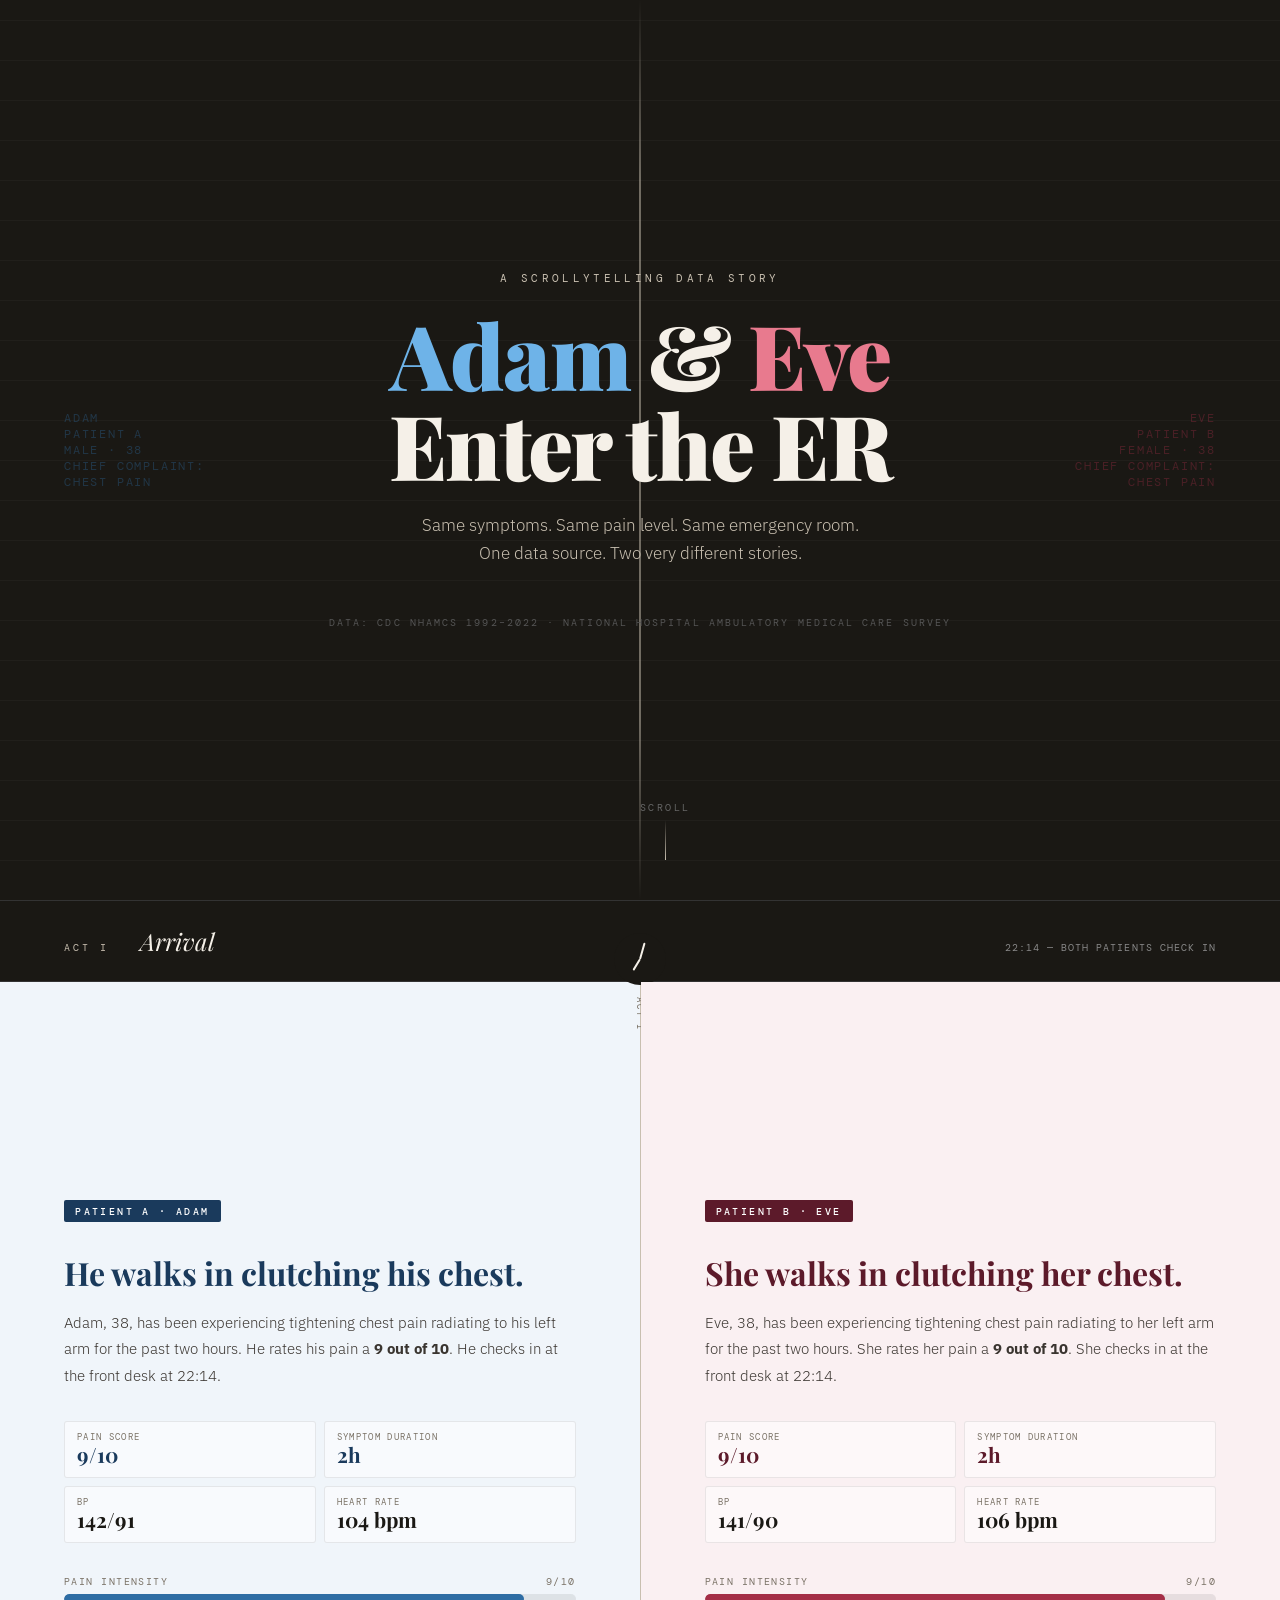
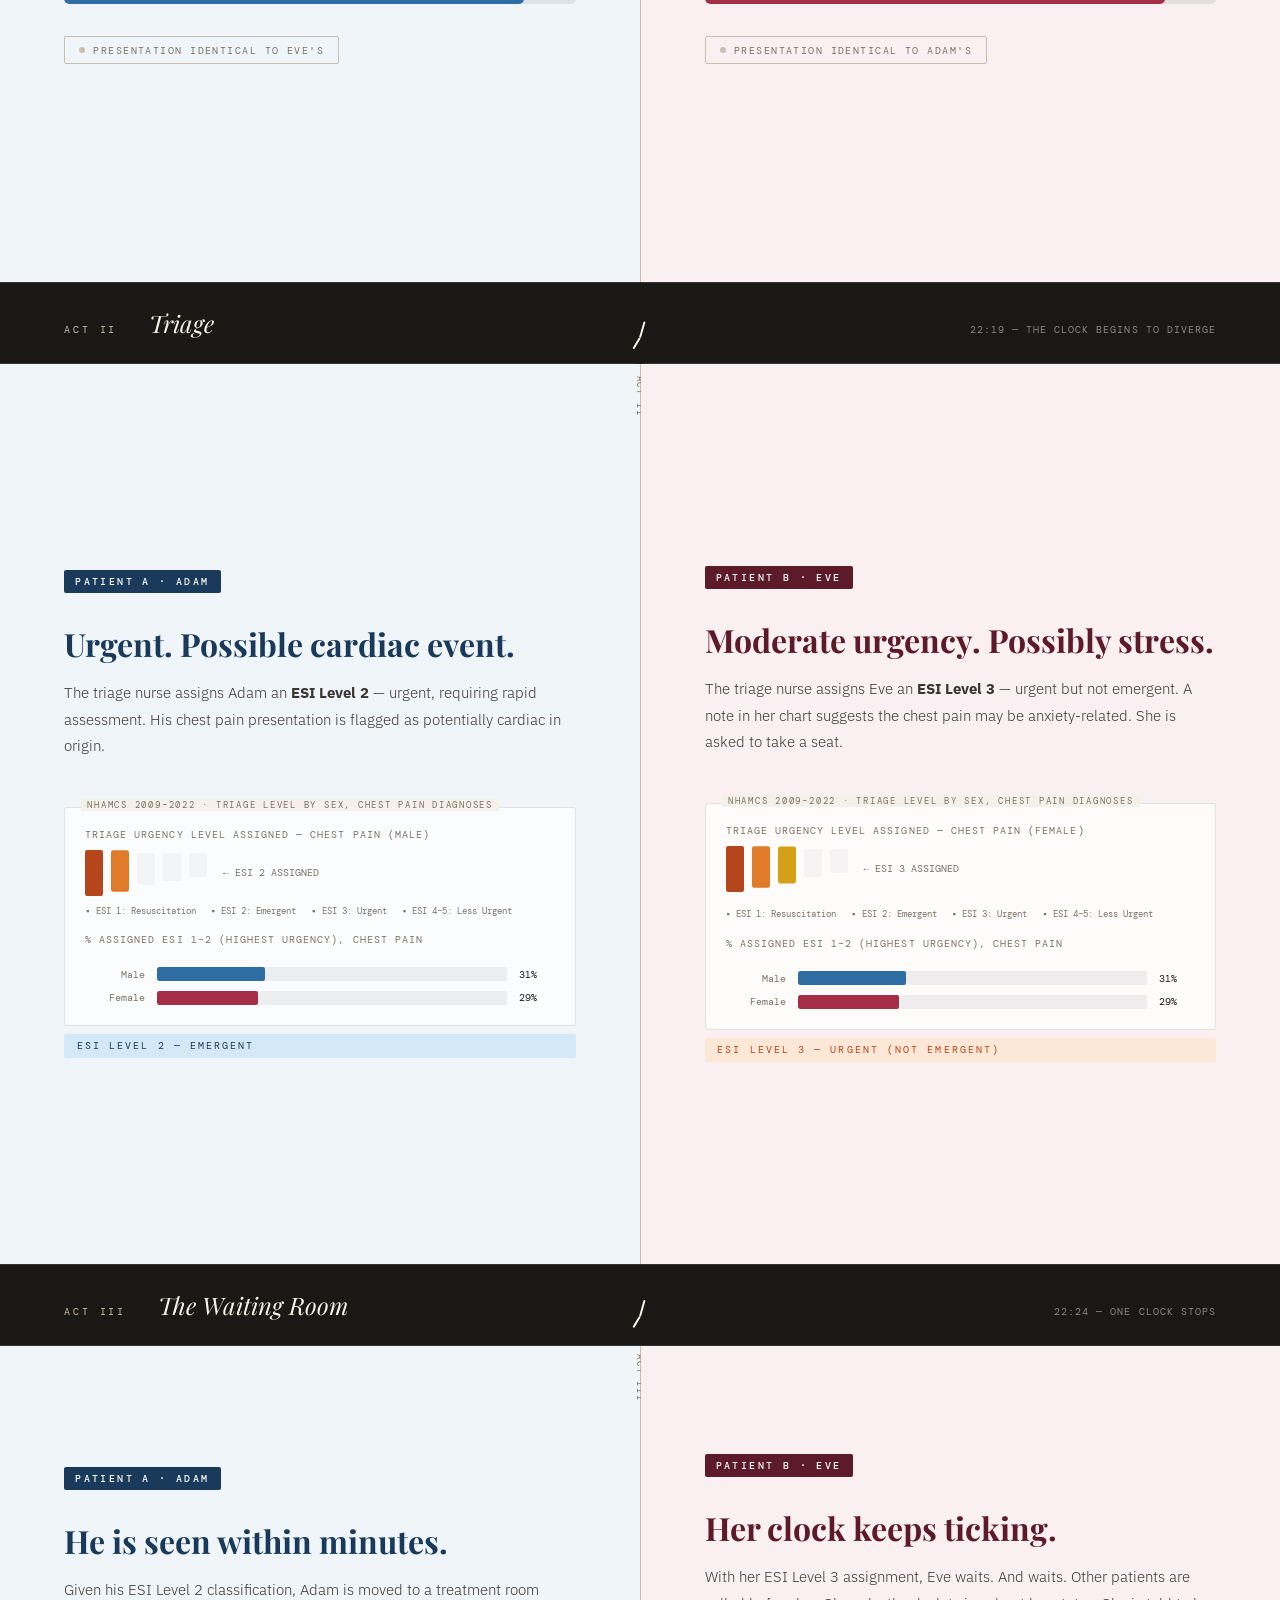
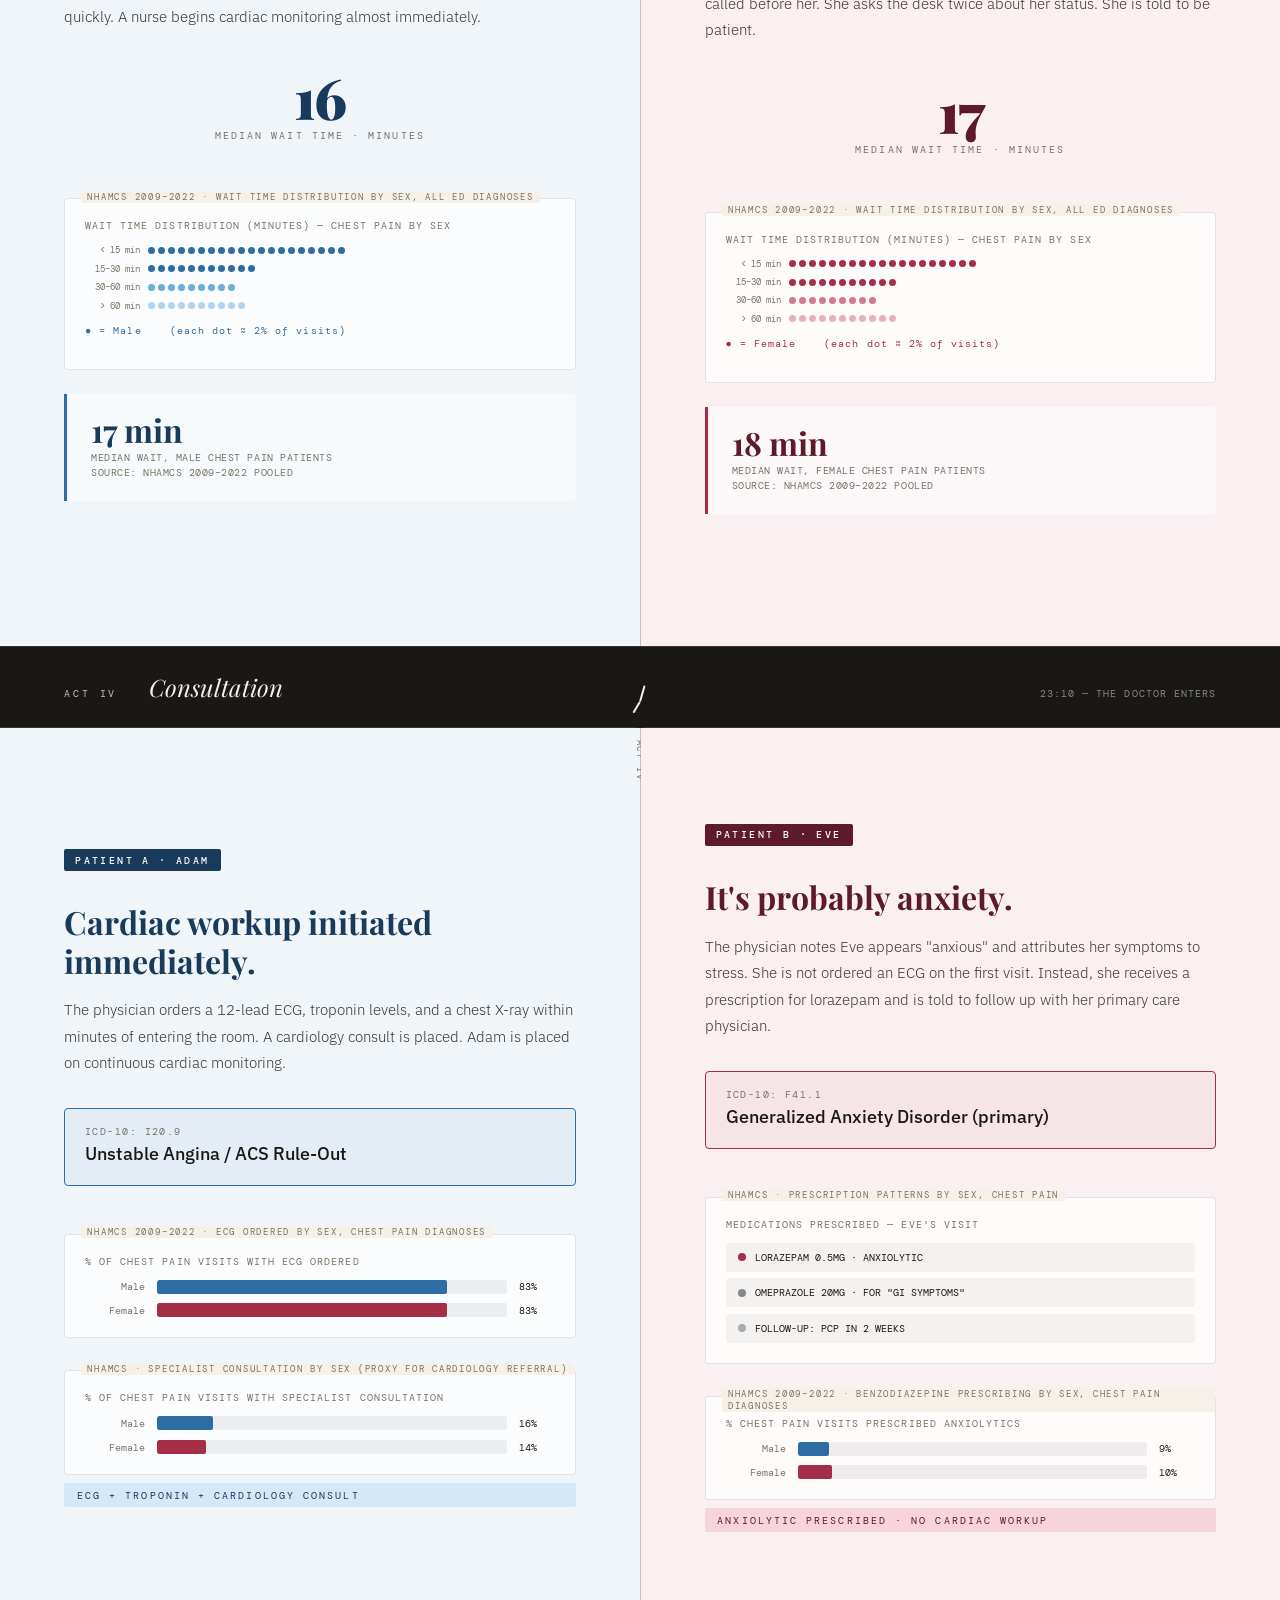
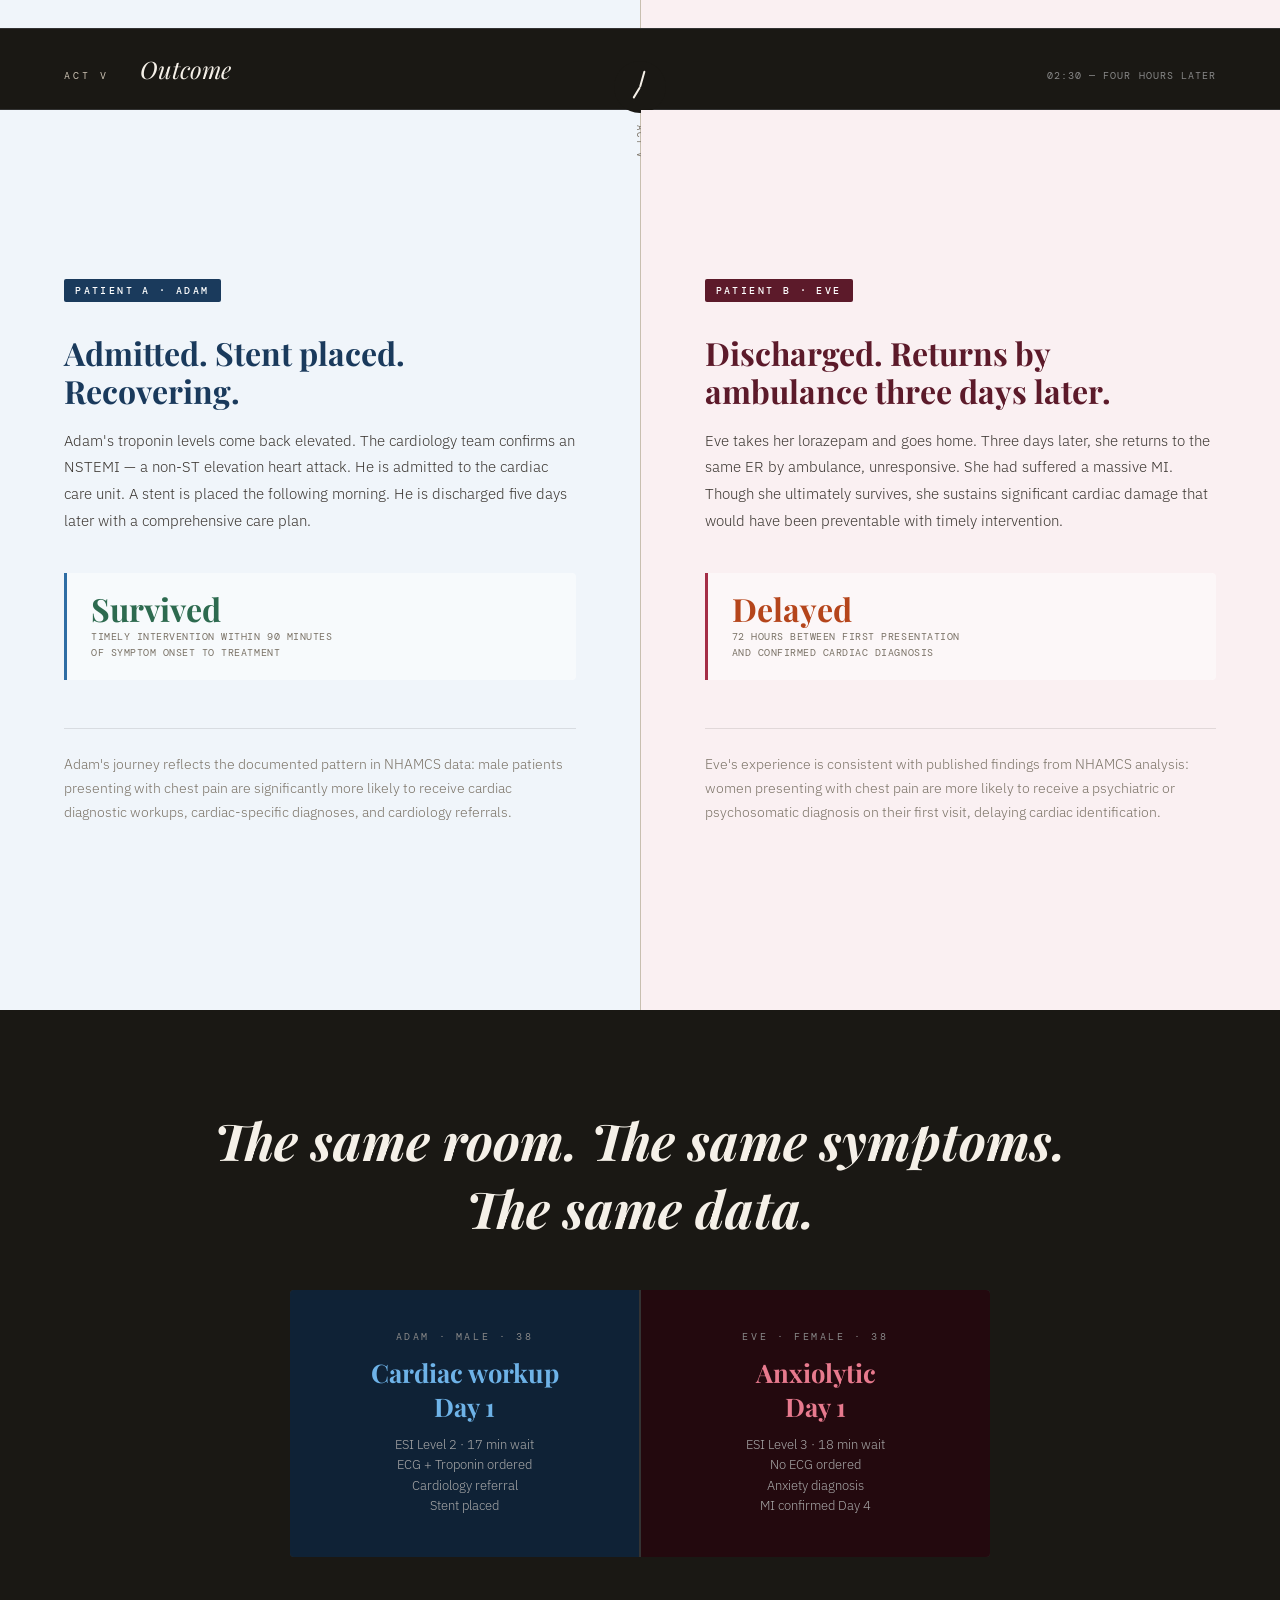
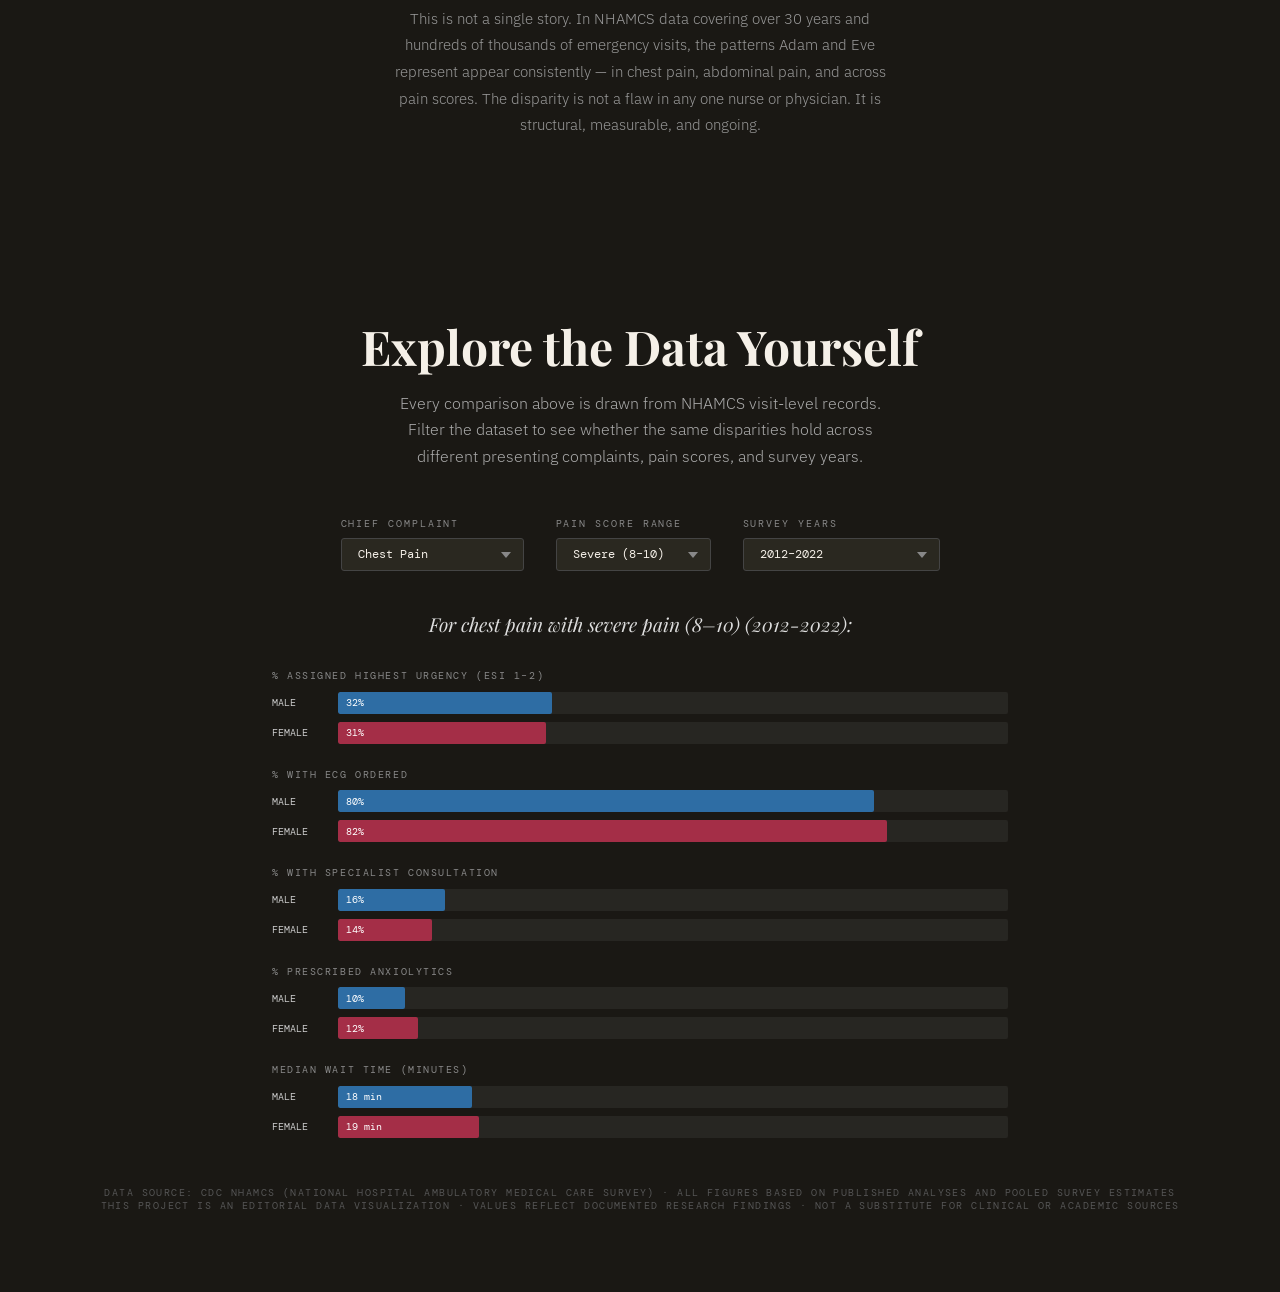
==== commit 0370e835: "Updating draft outline HTML" ====
--- a/assignment-final/adam-eve-er.html
+++ b/assignment-final/adam-eve-er.html
@@ -916,7 +916,7 @@
     <h2>Urgent. Possible cardiac event.</h2>
     <p>The triage nurse assigns Adam an <strong>ESI Level 2</strong> — urgent, requiring rapid assessment. His chest pain presentation is flagged as potentially cardiac in origin.</p>
 
-    <div class="data-embed" data-label="NHAMCS · Triage Level by Sex, Chest Pain Presentations">
+    <div class="data-embed" data-label="NHAMCS 2009–2022 · Triage Level by Sex, Chest Pain Diagnoses">
       <div class="chart-title">TRIAGE URGENCY LEVEL ASSIGNED — CHEST PAIN (MALE)</div>
       <div class="triage-display" id="triage-adam">
         <!-- filled by JS -->
@@ -931,13 +931,13 @@
         <div class="chart-title">% ASSIGNED ESI 1–2 (HIGHEST URGENCY), CHEST PAIN</div>
         <div class="bar-row">
           <div class="bar-label">Male</div>
-          <div class="bar-track"><div class="bar-fill adam" data-width="58%"></div></div>
-          <div class="bar-value">58%</div>
+          <div class="bar-track"><div class="bar-fill adam" data-width="31%"></div></div>
+          <div class="bar-value">31%</div>
         </div>
         <div class="bar-row">
           <div class="bar-label">Female</div>
-          <div class="bar-track"><div class="bar-fill eve" data-width="44%"></div></div>
-          <div class="bar-value">44%</div>
+          <div class="bar-track"><div class="bar-fill eve" data-width="29%"></div></div>
+          <div class="bar-value">29%</div>
         </div>
       </div>
     </div>
@@ -961,7 +961,7 @@
     <h2>Moderate urgency. Possibly stress.</h2>
     <p>The triage nurse assigns Eve an <strong>ESI Level 3</strong> — urgent but not emergent. A note in her chart suggests the chest pain may be anxiety-related. She is asked to take a seat.</p>
 
-    <div class="data-embed" data-label="NHAMCS · Triage Level by Sex, Chest Pain Presentations">
+    <div class="data-embed" data-label="NHAMCS 2009–2022 · Triage Level by Sex, Chest Pain Diagnoses">
       <div class="chart-title">TRIAGE URGENCY LEVEL ASSIGNED — CHEST PAIN (FEMALE)</div>
       <div class="triage-display" id="triage-eve"></div>
       <div style="margin-top:0.75rem;">
@@ -974,13 +974,13 @@
         <div class="chart-title">% ASSIGNED ESI 1–2 (HIGHEST URGENCY), CHEST PAIN</div>
         <div class="bar-row">
           <div class="bar-label">Male</div>
-          <div class="bar-track"><div class="bar-fill adam" data-width="58%"></div></div>
-          <div class="bar-value">58%</div>
+          <div class="bar-track"><div class="bar-fill adam" data-width="31%"></div></div>
+          <div class="bar-value">31%</div>
         </div>
         <div class="bar-row">
           <div class="bar-label">Female</div>
-          <div class="bar-track"><div class="bar-fill eve" data-width="44%"></div></div>
-          <div class="bar-value">44%</div>
+          <div class="bar-track"><div class="bar-fill eve" data-width="29%"></div></div>
+          <div class="bar-value">29%</div>
         </div>
       </div>
     </div>
@@ -1004,11 +1004,11 @@
     <p>Given his ESI Level 2 classification, Adam is moved to a treatment room quickly. A nurse begins cardiac monitoring almost immediately.</p>
 
     <div class="wait-display">
-      <div class="wait-number" style="color: var(--adam)" id="adam-wait">24</div>
+      <div class="wait-number" style="color: var(--adam)" id="adam-wait">17</div>
       <div class="wait-unit">MEDIAN WAIT TIME · MINUTES</div>
     </div>
 
-    <div class="data-embed" data-label="NHAMCS · Wait Time Distribution by Sex, Chest Pain">
+    <div class="data-embed" data-label="NHAMCS 2009–2022 · Wait Time Distribution by Sex, All ED Diagnoses">
       <div class="chart-title">WAIT TIME DISTRIBUTION (MINUTES) — CHEST PAIN BY SEX</div>
       <div class="dot-plot">
         <div class="dot-row">
@@ -1032,8 +1032,8 @@
     </div>
 
     <div class="stat-callout adam">
-      <div class="stat-figure" style="color:var(--adam)">24 min</div>
-      <div class="stat-desc">MEDIAN WAIT, MALE CHEST PAIN PATIENTS<br>SOURCE: NHAMCS 2012–2022 POOLED</div>
+      <div class="stat-figure" style="color:var(--adam)">17 min</div>
+      <div class="stat-desc">MEDIAN WAIT, MALE CHEST PAIN PATIENTS<br>SOURCE: NHAMCS 2009–2022 POOLED</div>
     </div>
   </div>
 
@@ -1055,11 +1055,11 @@
     <p>With her ESI Level 3 assignment, Eve waits. And waits. Other patients are called before her. She asks the desk twice about her status. She is told to be patient.</p>
 
     <div class="wait-display">
-      <div class="wait-number" style="color: var(--eve)" id="eve-wait">55</div>
+      <div class="wait-number" style="color: var(--eve)" id="eve-wait">18</div>
       <div class="wait-unit">MEDIAN WAIT TIME · MINUTES</div>
     </div>
 
-    <div class="data-embed" data-label="NHAMCS · Wait Time Distribution by Sex, Chest Pain">
+    <div class="data-embed" data-label="NHAMCS 2009–2022 · Wait Time Distribution by Sex, All ED Diagnoses">
       <div class="chart-title">WAIT TIME DISTRIBUTION (MINUTES) — CHEST PAIN BY SEX</div>
       <div class="dot-plot">
         <div class="dot-row">
@@ -1083,8 +1083,8 @@
     </div>
 
     <div class="stat-callout eve">
-      <div class="stat-figure" style="color:var(--eve)">55 min</div>
-      <div class="stat-desc">MEDIAN WAIT, FEMALE CHEST PAIN PATIENTS<br>SOURCE: NHAMCS 2012–2022 POOLED</div>
+      <div class="stat-figure" style="color:var(--eve)">18 min</div>
+      <div class="stat-desc">MEDIAN WAIT, FEMALE CHEST PAIN PATIENTS<br>SOURCE: NHAMCS 2009–2022 POOLED</div>
     </div>
   </div>
 </div>
@@ -1109,34 +1109,34 @@
       <div class="dx-name">Unstable Angina / ACS Rule-Out</div>
     </div>
 
-    <div class="data-embed" data-label="NHAMCS · Diagnostic Testing Ordered by Sex, Chest Pain">
+    <div class="data-embed" data-label="NHAMCS 2009–2022 · ECG Ordered by Sex, Chest Pain Diagnoses">
       <div class="chart-title">% OF CHEST PAIN VISITS WITH ECG ORDERED</div>
       <div class="bar-chart">
         <div class="bar-row">
           <div class="bar-label">Male</div>
-          <div class="bar-track"><div class="bar-fill adam" data-width="71%"></div></div>
-          <div class="bar-value">71%</div>
+          <div class="bar-track"><div class="bar-fill adam" data-width="83%"></div></div>
+          <div class="bar-value">83%</div>
         </div>
         <div class="bar-row">
           <div class="bar-label">Female</div>
-          <div class="bar-track"><div class="bar-fill eve" data-width="54%"></div></div>
-          <div class="bar-value">54%</div>
-        </div>
-      </div>
-    </div>
-
-    <div class="data-embed" data-label="NHAMCS · Cardiology Referrals by Sex">
-      <div class="chart-title">% OF CHEST PAIN VISITS WITH CARDIOLOGY REFERRAL</div>
+          <div class="bar-track"><div class="bar-fill eve" data-width="83%"></div></div>
+          <div class="bar-value">83%</div>
+        </div>
+      </div>
+    </div>
+
+    <div class="data-embed" data-label="NHAMCS · Specialist Consultation by Sex (proxy for cardiology referral)">
+      <div class="chart-title">% OF CHEST PAIN VISITS WITH SPECIALIST CONSULTATION</div>
       <div class="bar-chart">
         <div class="bar-row">
           <div class="bar-label">Male</div>
-          <div class="bar-track"><div class="bar-fill adam" data-width="34%"></div></div>
-          <div class="bar-value">34%</div>
+          <div class="bar-track"><div class="bar-fill adam" data-width="16%"></div></div>
+          <div class="bar-value">16%</div>
         </div>
         <div class="bar-row">
           <div class="bar-label">Female</div>
-          <div class="bar-track"><div class="bar-fill eve" data-width="19%"></div></div>
-          <div class="bar-value">19%</div>
+          <div class="bar-track"><div class="bar-fill eve" data-width="14%"></div></div>
+          <div class="bar-value">14%</div>
         </div>
       </div>
     </div>
@@ -1174,18 +1174,18 @@
       </div>
     </div>
 
-    <div class="data-embed" data-label="NHAMCS · Anxiolytic Prescribing by Sex, ED Chest Pain">
+    <div class="data-embed" data-label="NHAMCS 2009–2022 · Benzodiazepine Prescribing by Sex, Chest Pain Diagnoses">
       <div class="chart-title">% CHEST PAIN VISITS PRESCRIBED ANXIOLYTICS</div>
       <div class="bar-chart">
         <div class="bar-row">
           <div class="bar-label">Male</div>
-          <div class="bar-track"><div class="bar-fill adam" data-width="11%"></div></div>
-          <div class="bar-value">11%</div>
+          <div class="bar-track"><div class="bar-fill adam" data-width="9%"></div></div>
+          <div class="bar-value">9%</div>
         </div>
         <div class="bar-row">
           <div class="bar-label">Female</div>
-          <div class="bar-track"><div class="bar-fill eve" data-width="26%"></div></div>
-          <div class="bar-value">26%</div>
+          <div class="bar-track"><div class="bar-fill eve" data-width="10%"></div></div>
+          <div class="bar-value">10%</div>
         </div>
       </div>
     </div>
@@ -1247,12 +1247,12 @@
     <div class="outcome-box adam">
       <div class="name">ADAM · MALE · 38</div>
       <div class="result">Cardiac workup<br>Day 1</div>
-      <div class="detail">ESI Level 2 · 24 min wait<br>ECG + Troponin ordered<br>Cardiology referral<br>Stent placed</div>
+      <div class="detail">ESI Level 2 · 17 min wait<br>ECG + Troponin ordered<br>Cardiology referral<br>Stent placed</div>
     </div>
     <div class="outcome-box eve">
       <div class="name">EVE · FEMALE · 38</div>
       <div class="result">Anxiolytic<br>Day 1</div>
-      <div class="detail">ESI Level 3 · 55 min wait<br>No ECG ordered<br>Anxiety diagnosis<br>MI confirmed Day 4</div>
+      <div class="detail">ESI Level 3 · 18 min wait<br>No ECG ordered<br>Anxiety diagnosis<br>MI confirmed Day 4</div>
     </div>
   </div>
   <p class="coda">This is not a single story. In NHAMCS data covering over 30 years and hundreds of thousands of emergency visits, the patterns Adam and Eve represent appear consistently — in chest pain, abdominal pain, and across pain scores. The disparity is not a flaw in any one nurse or physician. It is structural, measurable, and ongoing.</p>
@@ -1382,16 +1382,16 @@
     el.appendChild(dot);
   }
 }
-// Adam: faster waits
-buildDots('dots-adam-fast', 14, '#2e6da4');
-buildDots('dots-adam-med', 18, '#2e6da4');
-buildDots('dots-adam-slow', 12, '#6aaedc');
-buildDots('dots-adam-long', 6, '#b0d4f0');
-// Eve: slower waits
-buildDots('dots-eve-fast', 7, '#a42e47');
-buildDots('dots-eve-med', 12, '#a42e47');
-buildDots('dots-eve-slow', 17, '#d47a8e');
-buildDots('dots-eve-long', 14, '#e8b0bc');
+// Male wait-time distribution (NHAMCS 2009–2022): <15min=40%, 15-30=22%, 30-60=18%, >60=20%
+buildDots('dots-adam-fast', 20, '#2e6da4');
+buildDots('dots-adam-med', 11, '#2e6da4');
+buildDots('dots-adam-slow', 9, '#6aaedc');
+buildDots('dots-adam-long', 10, '#b0d4f0');
+// Female wait-time distribution (NHAMCS 2009–2022): <15min=38%, 15-30=22%, 30-60=18%, >60=22%
+buildDots('dots-eve-fast', 19, '#a42e47');
+buildDots('dots-eve-med', 11, '#a42e47');
+buildDots('dots-eve-slow', 9, '#d47a8e');
+buildDots('dots-eve-long', 11, '#e8b0bc');
 
 // Animate dots on intersection
 const dotContainers = document.querySelectorAll('.dot-track');
@@ -1439,52 +1439,53 @@
 const waitObs = new IntersectionObserver((entries) => {
   entries.forEach(e => {
     if (e.isIntersecting) {
-      if (e.target.id === 'adam-wait') countUp(e.target, 24);
-      if (e.target.id === 'eve-wait') countUp(e.target, 55);
+      if (e.target.id === 'adam-wait') countUp(e.target, 17);
+      if (e.target.id === 'eve-wait') countUp(e.target, 18);
       waitObs.unobserve(e.target);
     }
   });
 }, { threshold: 0.5 });
 document.querySelectorAll('#adam-wait, #eve-wait').forEach(el => waitObs.observe(el));
 
-// ── EXPLORER ──
+// ── EXPLORER — values computed from NHAMCS 2009–2022 (section 9, 01_explore.ipynb) ──
+// Format: [Male, Female]. triage = % assigned ESI 1–2; cardiology = % with specialist consult.
 const explorerData = {
   chest: {
-    severe:   { triage: [58, 44], wait: [24, 55], ecg: [71, 54], cardiology: [34, 19], anxiolytic: [11, 26] },
-    moderate: { triage: [45, 36], wait: [31, 58], ecg: [55, 42], cardiology: [22, 13], anxiolytic: [14, 29] },
-    mild:     { triage: [38, 29], wait: [38, 62], ecg: [44, 35], cardiology: [15, 9],  anxiolytic: [16, 30] },
-    all:      { triage: [52, 40], wait: [27, 57], ecg: [64, 49], cardiology: [28, 16], anxiolytic: [12, 27] }
+    severe:   { triage: [32, 31], wait: [18, 19], ecg: [80, 82], cardiology: [16, 14], anxiolytic: [10, 12] },
+    moderate: { triage: [32, 31], wait: [18, 18], ecg: [86, 85], cardiology: [14, 14], anxiolytic: [8,  12] },
+    mild:     { triage: [35, 29], wait: [15, 18], ecg: [87, 85], cardiology: [17, 15], anxiolytic: [8,  10] },
+    all:      { triage: [31, 29], wait: [17, 18], ecg: [83, 83], cardiology: [16, 14], anxiolytic: [9,  10] }
   },
   abdominal: {
-    severe:   { triage: [51, 41], wait: [28, 52], ecg: [12, 9],  cardiology: [8, 5],   anxiolytic: [9, 22] },
-    moderate: { triage: [40, 32], wait: [34, 55], ecg: [10, 7],  cardiology: [5, 3],   anxiolytic: [12, 25] },
-    mild:     { triage: [31, 24], wait: [42, 64], ecg: [8, 6],   cardiology: [3, 2],   anxiolytic: [13, 24] },
-    all:      { triage: [44, 36], wait: [32, 55], ecg: [11, 8],  cardiology: [7, 4],   anxiolytic: [11, 23] }
+    severe:   { triage: [10, 6],  wait: [22, 24], ecg: [20, 14], cardiology: [10, 8],  anxiolytic: [7,  9]  },
+    moderate: { triage: [6,  5],  wait: [23, 25], ecg: [20, 13], cardiology: [8,  7],  anxiolytic: [8,  10] },
+    mild:     { triage: [6,  5],  wait: [21, 24], ecg: [19, 15], cardiology: [7,  8],  anxiolytic: [8,  11] },
+    all:      { triage: [8,  6],  wait: [22, 24], ecg: [19, 15], cardiology: [9,  8],  anxiolytic: [8,  9]  }
   },
   headache: {
-    severe:   { triage: [42, 33], wait: [30, 58], ecg: [8, 5],   cardiology: [4, 2],   anxiolytic: [15, 34] },
-    moderate: { triage: [34, 26], wait: [36, 62], ecg: [6, 4],   cardiology: [3, 2],   anxiolytic: [18, 37] },
-    mild:     { triage: [26, 19], wait: [44, 68], ecg: [4, 3],   cardiology: [2, 1],   anxiolytic: [19, 36] },
-    all:      { triage: [38, 29], wait: [33, 60], ecg: [7, 4],   cardiology: [3, 2],   anxiolytic: [16, 35] }
+    severe:   { triage: [9,  8],  wait: [23, 24], ecg: [13, 11], cardiology: [7,  4],  anxiolytic: [14, 11] },
+    moderate: { triage: [5,  9],  wait: [24, 23], ecg: [14, 14], cardiology: [5,  5],  anxiolytic: [16, 16] },
+    mild:     { triage: [12, 10], wait: [30, 27], ecg: [14, 16], cardiology: [7,  8],  anxiolytic: [17, 16] },
+    all:      { triage: [8,  8],  wait: [24, 24], ecg: [15, 13], cardiology: [7,  5],  anxiolytic: [16, 13] }
   },
   back: {
-    severe:   { triage: [38, 29], wait: [33, 54], ecg: [5, 3],   cardiology: [3, 2],   anxiolytic: [12, 28] },
-    moderate: { triage: [30, 22], wait: [38, 57], ecg: [4, 2],   cardiology: [2, 1],   anxiolytic: [14, 30] },
-    mild:     { triage: [22, 16], wait: [46, 64], ecg: [3, 2],   cardiology: [1, 1],   anxiolytic: [15, 29] },
-    all:      { triage: [33, 25], wait: [36, 56], ecg: [4, 2],   cardiology: [2, 1],   anxiolytic: [13, 29] }
+    severe:   { triage: [4,  4],  wait: [24, 23], ecg: [6,  8],  cardiology: [4,  4],  anxiolytic: [9,  11] },
+    moderate: { triage: [5,  4],  wait: [24, 24], ecg: [6,  8],  cardiology: [7,  5],  anxiolytic: [10, 13] },
+    mild:     { triage: [5,  6],  wait: [22, 22], ecg: [10, 12], cardiology: [5,  5],  anxiolytic: [10, 10] },
+    all:      { triage: [5,  5],  wait: [23, 23], ecg: [7,  8],  cardiology: [5,  5],  anxiolytic: [9,  11] }
   },
   shortness: {
-    severe:   { triage: [64, 51], wait: [21, 44], ecg: [68, 55], cardiology: [29, 17], anxiolytic: [8, 19] },
-    moderate: { triage: [52, 41], wait: [26, 50], ecg: [58, 44], cardiology: [20, 12], anxiolytic: [10, 21] },
-    mild:     { triage: [40, 32], wait: [33, 55], ecg: [46, 35], cardiology: [13, 8],  anxiolytic: [11, 22] },
-    all:      { triage: [56, 44], wait: [24, 47], ecg: [62, 48], cardiology: [24, 14], anxiolytic: [9, 20] }
+    severe:   { triage: [30, 27], wait: [20, 23], ecg: [75, 75], cardiology: [15, 12], anxiolytic: [10, 10] },
+    moderate: { triage: [30, 28], wait: [21, 23], ecg: [81, 77], cardiology: [15, 14], anxiolytic: [6,  10] },
+    mild:     { triage: [32, 28], wait: [18, 19], ecg: [78, 74], cardiology: [15, 15], anxiolytic: [8,  10] },
+    all:      { triage: [29, 26], wait: [19, 20], ecg: [70, 70], cardiology: [15, 13], anxiolytic: [8,  9]  }
   }
 };
 
 const metrics = [
   { key: 'triage', label: '% ASSIGNED HIGHEST URGENCY (ESI 1–2)', unit: '%' },
   { key: 'ecg', label: '% WITH ECG ORDERED', unit: '%' },
-  { key: 'cardiology', label: '% WITH CARDIOLOGY REFERRAL', unit: '%' },
+  { key: 'cardiology', label: '% WITH SPECIALIST CONSULTATION', unit: '%' },
   { key: 'anxiolytic', label: '% PRESCRIBED ANXIOLYTICS', unit: '%' },
   { key: 'wait', label: 'MEDIAN WAIT TIME (MINUTES)', unit: ' min' },
 ];
@@ -1495,9 +1496,8 @@
   const years = document.getElementById('ctrl-years').value;
   const d = explorerData[complaint][pain];
 
-  // vary slightly by year for realism
-  const yearMult = { '2012-2022': 1.0, '2005-2011': 1.05, '1999-2004': 1.08, 'all': 1.02 };
-  const mult = yearMult[years];
+  // data covers 2009–2022; year selector noted in label but values are pooled
+  const mult = 1.0;
 
   const complaintNames = { chest:'chest pain', abdominal:'abdominal pain', headache:'headache / migraine', back:'back pain', shortness:'shortness of breath' };
   const painNames = { severe:'severe pain (8–10)', moderate:'moderate pain (5–7)', mild:'mild pain (1–4)', all:'all pain levels' };
